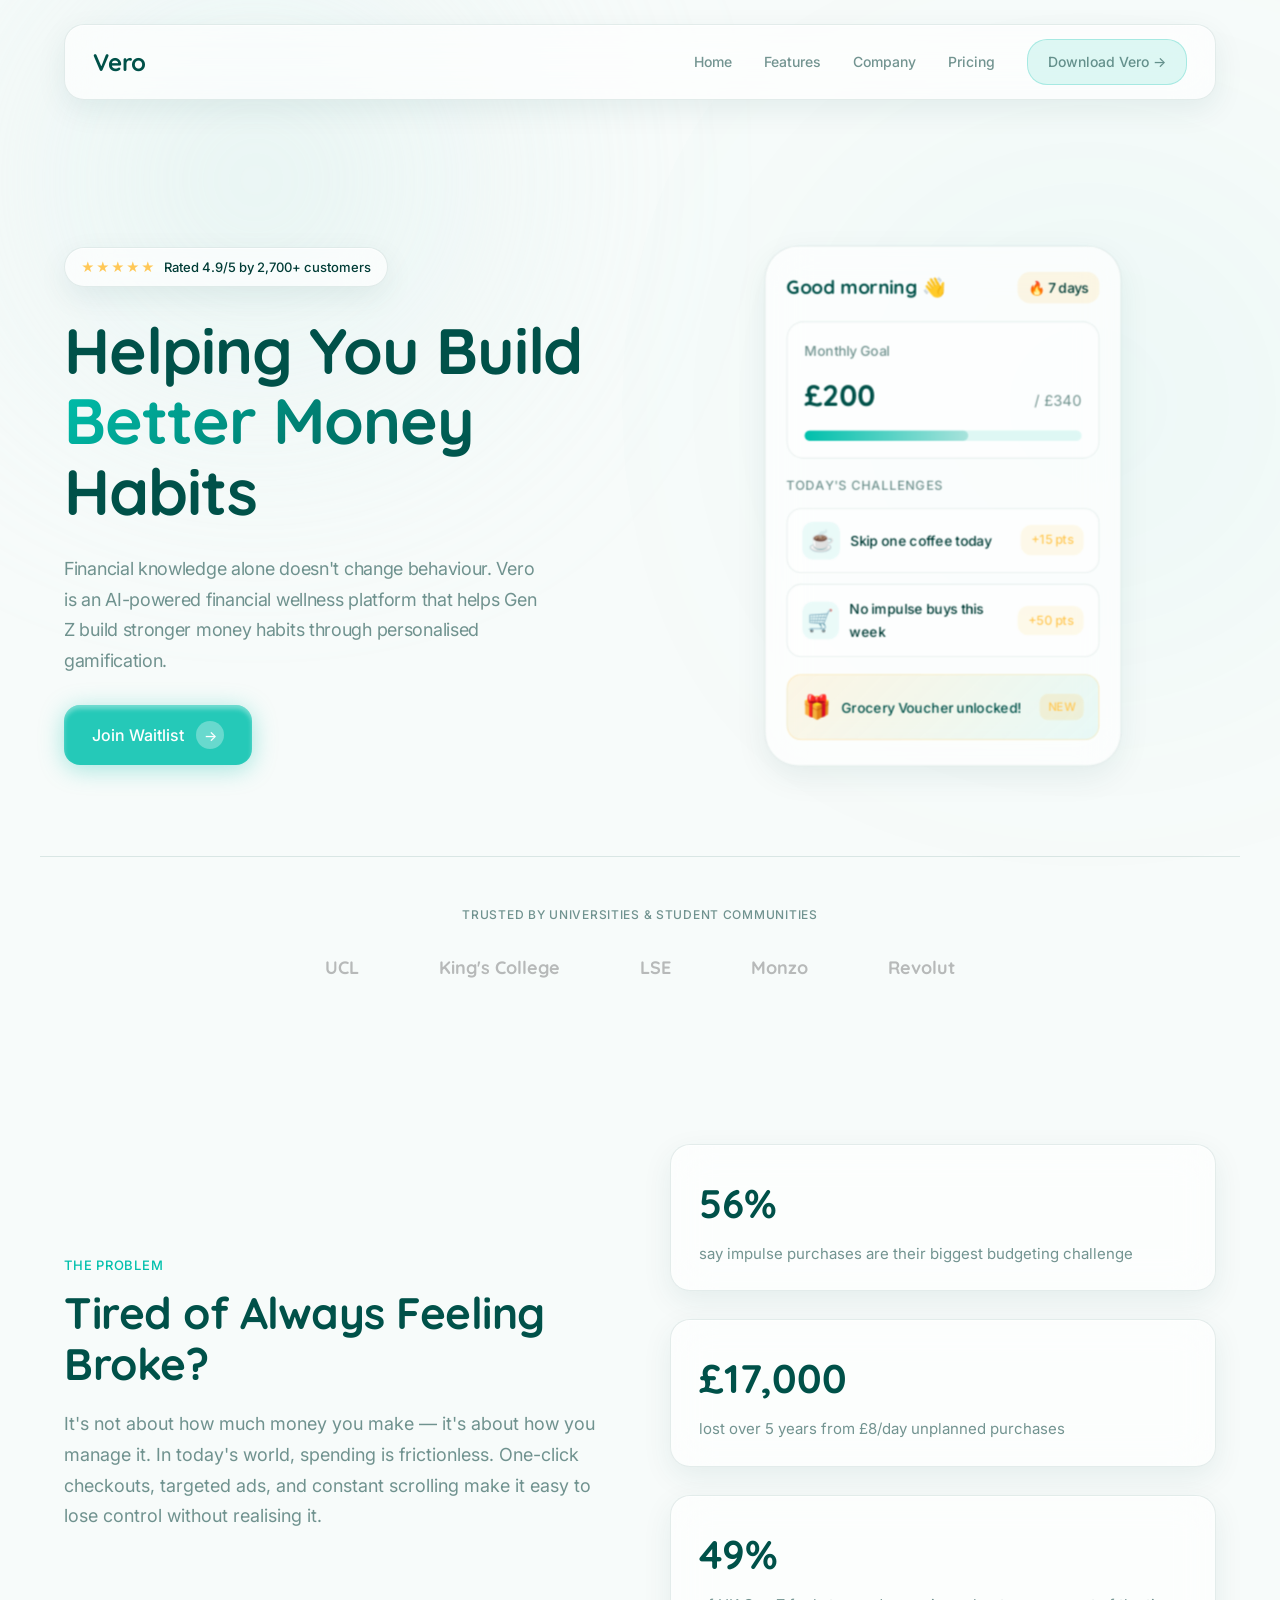
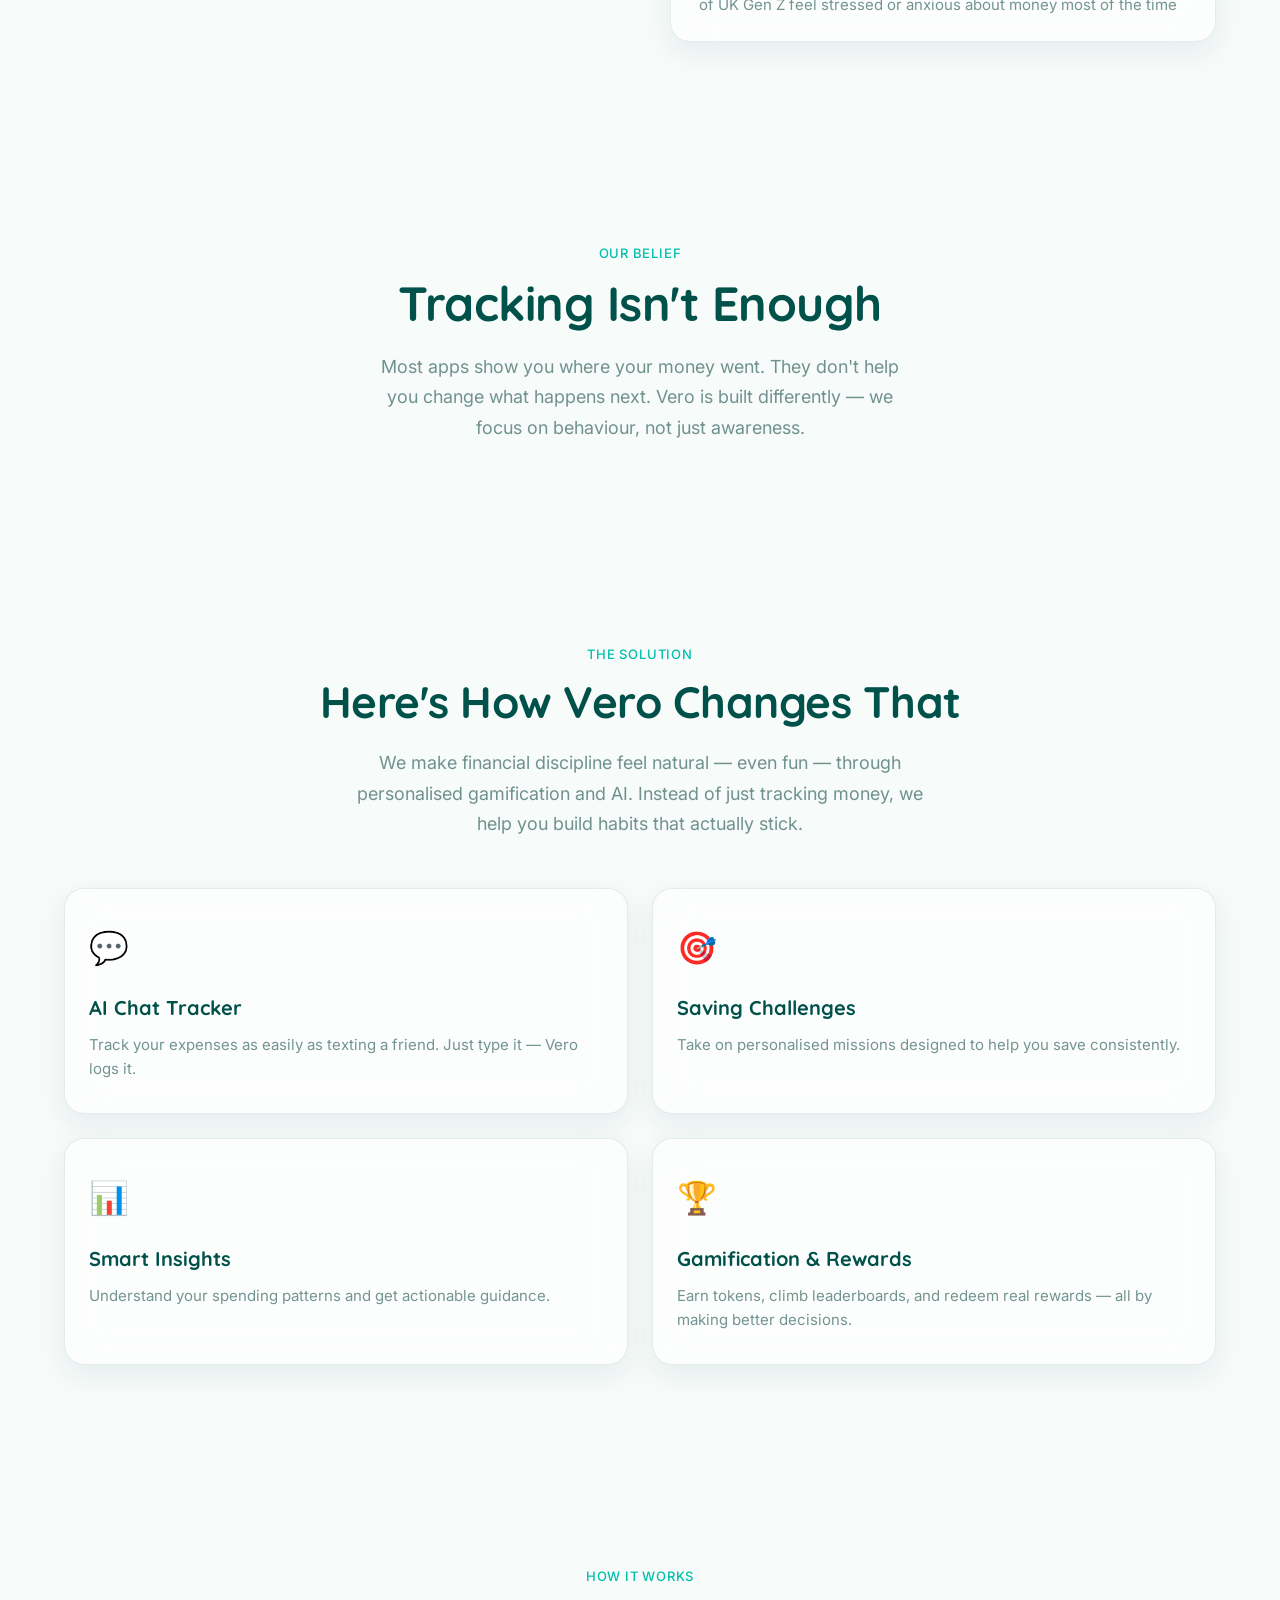
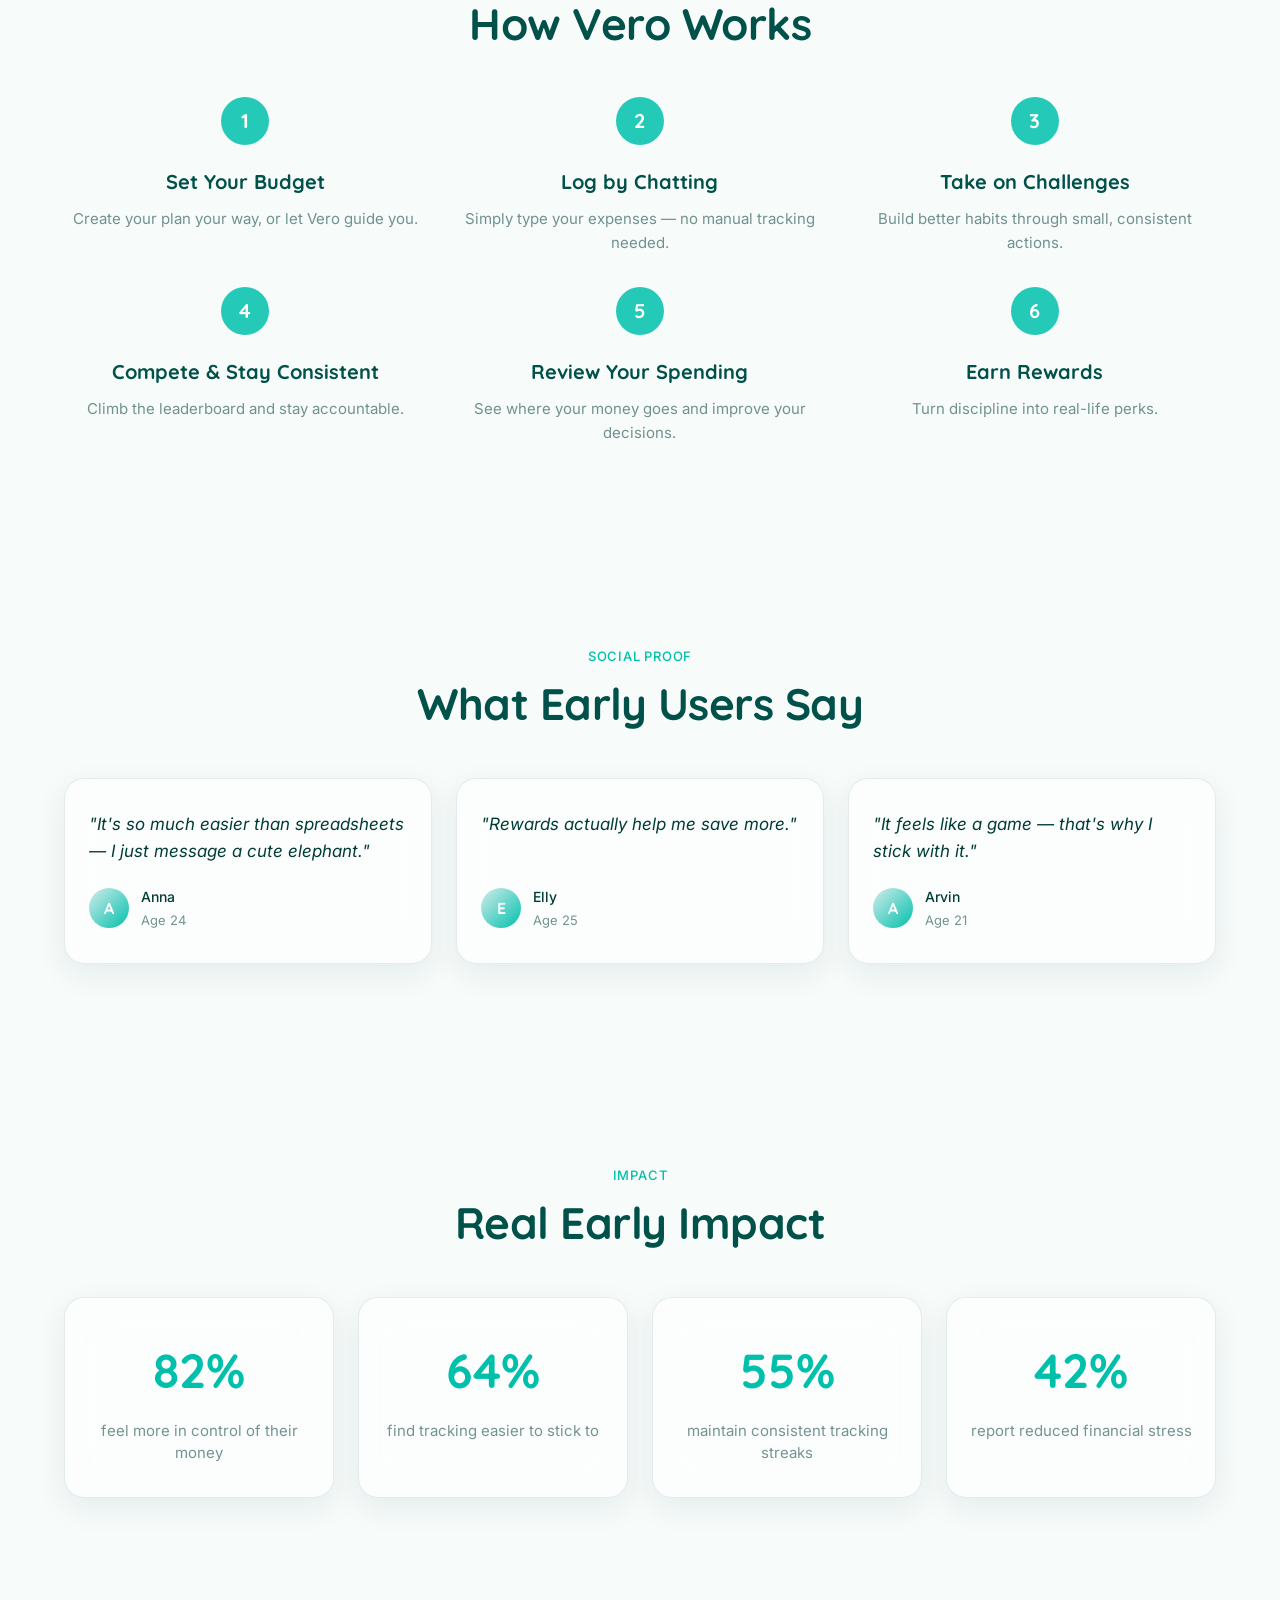
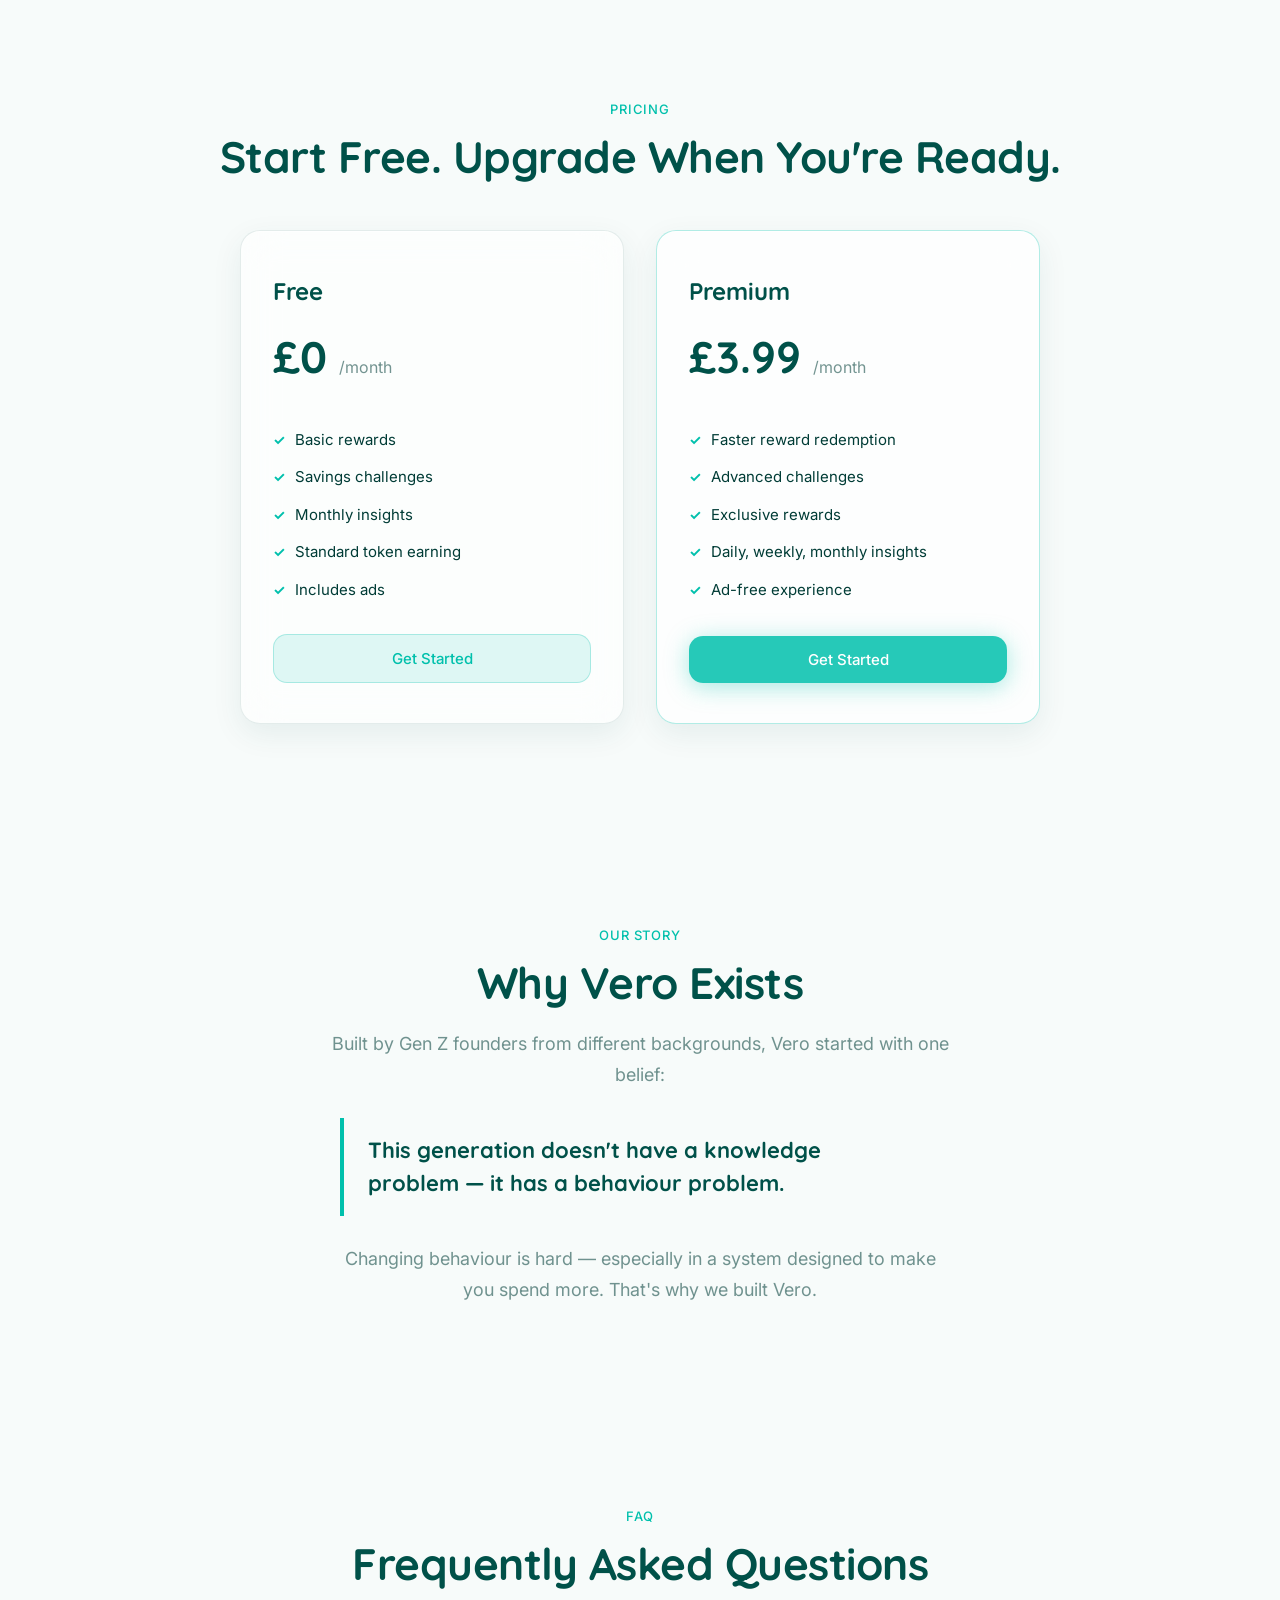
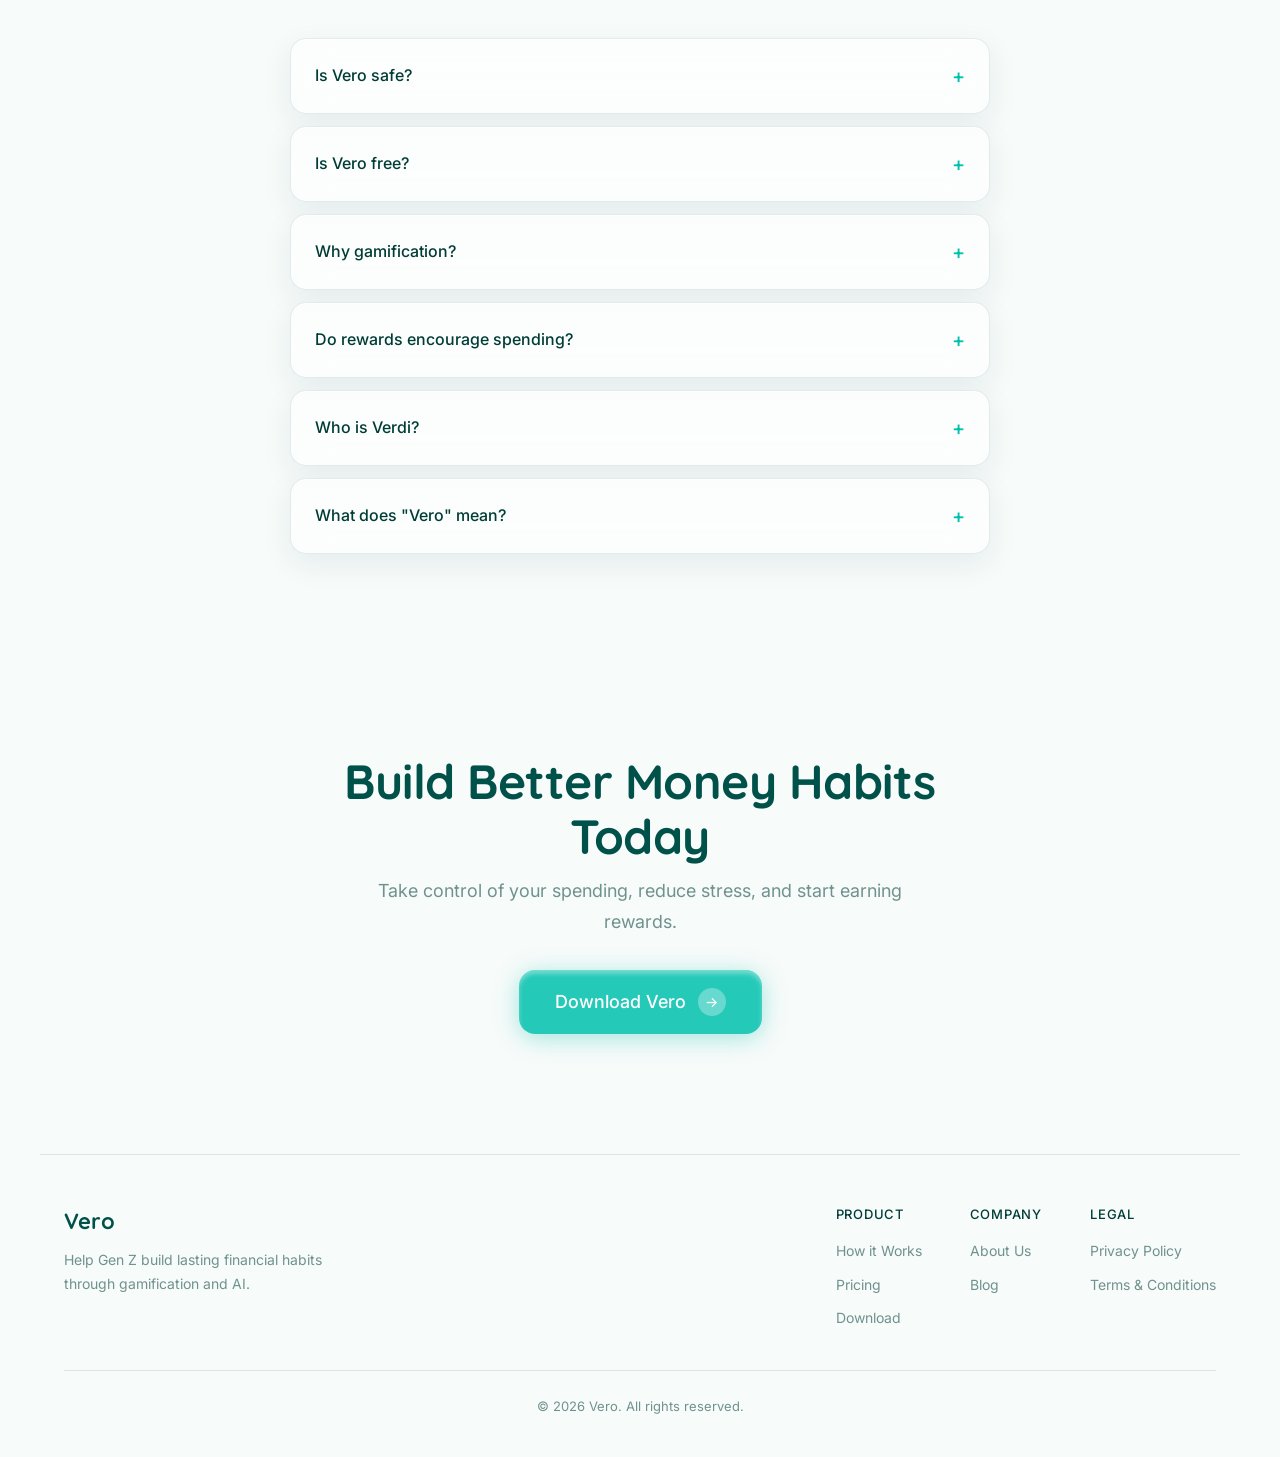
==== index.html @ 5255a99e "new content" ====
<!DOCTYPE html>
<html lang="en">
<head>
  <meta charset="UTF-8" />
  <meta name="viewport" content="width=device-width, initial-scale=1.0" />
  <meta name="google-site-verification" content="IzM_pd-8DogDYjW1q84qBj0t5TUV9Gc7Offsqe7nSxQ" />
  <title>Vero — Build Better Money Habits</title>
  <link rel="preconnect" href="https://fonts.googleapis.com" />
  <link rel="preconnect" href="https://fonts.gstatic.com" crossorigin />
  <link href="https://fonts.googleapis.com/css2?family=Quicksand:wght@700&family=Inter:wght@400;500&display=swap" rel="stylesheet" />
  <link rel="stylesheet" href="style.css" />
</head>
<body>
  <!-- Background Glow Layers -->
  <div class="bg-glow" aria-hidden="true"></div>

  <!-- Content Layer -->
  <div class="content-layer">

    <!-- ── Navbar ── -->
    <nav class="navbar">
      <div class="navbar-inner">
        <a href="#" class="navbar-logo">Vero</a>
        <ul class="navbar-links">
          <li><a href="#">Home</a></li>
          <li><a href="#">Features</a></li>
          <li><a href="#">Company</a></li>
          <li><a href="#">Pricing</a></li>
          <li class="nav-cta-li"><a href="#" class="nav-cta">Download Vero →</a></li>
        </ul>
        <button class="hamburger" aria-label="Menu">
          <span></span>
          <span></span>
          <span></span>
        </button>
      </div>
    </nav>

    <!-- ── Hero Section (Base.pdf) ── -->
    <section class="hero">

      <!-- Left Column — Content -->
      <div class="hero-content">

        <!-- Social Proof Badge -->
        <div class="social-proof-badge">
          <span class="stars">★★★★★</span>
          <span>Rated 4.9/5 by 2,700+ customers</span>
        </div>

        <!-- Hero Headline -->
        <h1 class="hero-headline">
          Helping You Build <span class="gradient-text">Better Money</span> Habits
        </h1>

        <!-- Subheadline -->
        <p class="hero-subheadline">
          Financial knowledge alone doesn't change behaviour. Vero is an AI-powered financial wellness platform that helps Gen Z build stronger money habits through personalised gamification.
        </p>

        <!-- Primary CTA Button -->
        <button class="hero-cta" type="button">
          Join Waitlist
          <span class="cta-arrow">→</span>
        </button>
      </div>

      <!-- Right Column — App Mockup -->
      <div class="hero-mockup">
        <div class="mockup-phone">

          <!-- App Header -->
          <div class="mockup-header">
            <span class="mockup-greeting">Good morning 👋</span>
            <span class="mockup-streak">🔥 7 days</span>
          </div>

          <!-- Savings Progress -->
          <div class="mockup-progress">
            <div class="progress-label">Monthly Goal</div>
            <div class="progress-amounts">
              <span class="progress-current">£200</span>
              <span class="progress-goal">/ £340</span>
            </div>
            <div class="progress-bar-bg">
              <div class="progress-bar-fill"></div>
            </div>
          </div>

          <!-- Challenges -->
          <div class="mockup-challenges">
            <span class="mockup-section-title">Today's Challenges</span>

            <div class="challenge-card">
              <div class="challenge-info">
                <span class="challenge-icon">☕</span>
                <span class="challenge-text">Skip one coffee today</span>
              </div>
              <span class="challenge-pts">+15 pts</span>
            </div>

            <div class="challenge-card">
              <div class="challenge-info">
                <span class="challenge-icon">🛒</span>
                <span class="challenge-text">No impulse buys this week</span>
              </div>
              <span class="challenge-pts">+50 pts</span>
            </div>
          </div>

          <!-- Reward Badge -->
          <div class="mockup-reward">
            <span class="reward-icon">🎁</span>
            <span class="reward-text">Grocery Voucher unlocked!</span>
            <span class="reward-tag">NEW</span>
          </div>

        </div>
      </div>
    </section>

    <!-- ── Trusted-By Logo Strip ── -->
    <section class="trusted-strip">
      <p class="trusted-label">Trusted by Universities &amp; Student Communities</p>
      <div class="trusted-logos">
        <span class="trusted-logo">UCL</span>
        <span class="trusted-logo">King's College</span>
        <span class="trusted-logo">LSE</span>
        <span class="trusted-logo">Monzo</span>
        <span class="trusted-logo">Revolut</span>
      </div>
    </section>

    <!-- ── Problem Section ── -->
    <section class="section">
      <div class="problem">
        <div class="problem-copy">
          <p class="section-label">The Problem</p>
          <h2 class="section-headline">Tired of Always Feeling Broke?</h2>
          <p class="section-body">
            It's not about how much money you make — it's about how you manage it.
            In today's world, spending is frictionless. One-click checkouts, targeted ads, and constant scrolling make it easy to lose control without realising it.
          </p>
        </div>
        <div class="problem-stats">
          <div class="stat-card">
            <div class="stat-number">56%</div>
            <div class="stat-label">say impulse purchases are their biggest budgeting challenge</div>
          </div>
          <div class="stat-card">
            <div class="stat-number">£17,000</div>
            <div class="stat-label">lost over 5 years from £8/day unplanned purchases</div>
          </div>
          <div class="stat-card">
            <div class="stat-number">49%</div>
            <div class="stat-label">of UK Gen Z feel stressed or anxious about money most of the time</div>
          </div>
        </div>
      </div>
    </section>

    <!-- ── Core Belief / Positioning Section ── -->
    <section class="section insight">
      <p class="section-label">Our Belief</p>
      <h2 class="section-headline">Tracking Isn't Enough</h2>
      <p class="section-body">
        Most apps show you where your money went. They don't help you change what happens next.
        Vero is built differently — we focus on behaviour, not just awareness.
      </p>
    </section>

    <!-- ── Solution / Value Prop Section ── -->
    <section class="section">
      <div class="solution-content">
        <p class="section-label">The Solution</p>
        <h2 class="section-headline">Here's How Vero Changes That</h2>
        <p class="section-body">
          We make financial discipline feel natural — even fun — through personalised gamification and AI.
          Instead of just tracking money, we help you build habits that actually stick.
        </p>
      </div>
      <div class="solution-cards">
        <div class="solution-card">
          <span class="solution-card-icon">💬</span>
          <h3 class="solution-card-title">AI Chat Tracker</h3>
          <p class="solution-card-text">Track your expenses as easily as texting a friend. Just type it — Vero logs it.</p>
        </div>
        <div class="solution-card">
          <span class="solution-card-icon">🎯</span>
          <h3 class="solution-card-title">Saving Challenges</h3>
          <p class="solution-card-text">Take on personalised missions designed to help you save consistently.</p>
        </div>
        <div class="solution-card">
          <span class="solution-card-icon">📊</span>
          <h3 class="solution-card-title">Smart Insights</h3>
          <p class="solution-card-text">Understand your spending patterns and get actionable guidance.</p>
        </div>
        <div class="solution-card">
          <span class="solution-card-icon">🏆</span>
          <h3 class="solution-card-title">Gamification &amp; Rewards</h3>
          <p class="solution-card-text">Earn tokens, climb leaderboards, and redeem real rewards — all by making better decisions.</p>
        </div>
      </div>
    </section>

    <!-- ── How It Works Section ── -->
    <section class="section">
      <div class="how-it-works-header">
        <p class="section-label">How It Works</p>
        <h2 class="section-headline">How Vero Works</h2>
      </div>
      <div class="steps">
        <div class="step">
          <div class="step-number">1</div>
          <h3 class="step-title">Set Your Budget</h3>
          <p class="step-text">Create your plan your way, or let Vero guide you.</p>
        </div>
        <div class="step">
          <div class="step-number">2</div>
          <h3 class="step-title">Log by Chatting</h3>
          <p class="step-text">Simply type your expenses — no manual tracking needed.</p>
        </div>
        <div class="step">
          <div class="step-number">3</div>
          <h3 class="step-title">Take on Challenges</h3>
          <p class="step-text">Build better habits through small, consistent actions.</p>
        </div>
        <div class="step">
          <div class="step-number">4</div>
          <h3 class="step-title">Compete &amp; Stay Consistent</h3>
          <p class="step-text">Climb the leaderboard and stay accountable.</p>
        </div>
        <div class="step">
          <div class="step-number">5</div>
          <h3 class="step-title">Review Your Spending</h3>
          <p class="step-text">See where your money goes and improve your decisions.</p>
        </div>
        <div class="step">
          <div class="step-number">6</div>
          <h3 class="step-title">Earn Rewards</h3>
          <p class="step-text">Turn discipline into real-life perks.</p>
        </div>
      </div>
    </section>

    <!-- ── Social Proof / Testimonials ── -->
    <section class="section">
      <div class="testimonials-header">
        <p class="section-label">Social Proof</p>
        <h2 class="section-headline">What Early Users Say</h2>
      </div>
      <div class="testimonial-grid">
        <div class="testimonial-card">
          <p class="testimonial-quote">"It's so much easier than spreadsheets — I just message a cute elephant."</p>
          <div class="testimonial-author">
            <div class="testimonial-avatar">A</div>
            <div>
              <div class="testimonial-name">Anna</div>
              <div class="testimonial-role">Age 24</div>
            </div>
          </div>
        </div>
        <div class="testimonial-card">
          <p class="testimonial-quote">"Rewards actually help me save more."</p>
          <div class="testimonial-author">
            <div class="testimonial-avatar">E</div>
            <div>
              <div class="testimonial-name">Elly</div>
              <div class="testimonial-role">Age 25</div>
            </div>
          </div>
        </div>
        <div class="testimonial-card">
          <p class="testimonial-quote">"It feels like a game — that's why I stick with it."</p>
          <div class="testimonial-author">
            <div class="testimonial-avatar">A</div>
            <div>
              <div class="testimonial-name">Arvin</div>
              <div class="testimonial-role">Age 21</div>
            </div>
          </div>
        </div>
      </div>
    </section>

    <!-- ── Impact Metrics ── -->
    <section class="section">
      <div class="impact-header">
        <p class="section-label">Impact</p>
        <h2 class="section-headline">Real Early Impact</h2>
      </div>
      <div class="impact-grid">
        <div class="impact-card">
          <div class="impact-number">82%</div>
          <div class="impact-label">feel more in control of their money</div>
        </div>
        <div class="impact-card">
          <div class="impact-number">64%</div>
          <div class="impact-label">find tracking easier to stick to</div>
        </div>
        <div class="impact-card">
          <div class="impact-number">55%</div>
          <div class="impact-label">maintain consistent tracking streaks</div>
        </div>
        <div class="impact-card">
          <div class="impact-number">42%</div>
          <div class="impact-label">report reduced financial stress</div>
        </div>
      </div>
    </section>

    <!-- ── Pricing Section ── -->
    <section class="section">
      <div class="pricing-header">
        <p class="section-label">Pricing</p>
        <h2 class="section-headline">Start Free. Upgrade When You're Ready.</h2>
      </div>
      <div class="pricing-grid">
        <div class="pricing-card">
          <h3 class="pricing-card-name">Free</h3>
          <div class="pricing-price">£0 <span>/month</span></div>
          <ul class="pricing-features">
            <li>Basic rewards</li>
            <li>Savings challenges</li>
            <li>Monthly insights</li>
            <li>Standard token earning</li>
            <li>Includes ads</li>
          </ul>
          <button class="pricing-cta" type="button">Get Started</button>
        </div>
        <div class="pricing-card featured">
          <h3 class="pricing-card-name">Premium</h3>
          <div class="pricing-price">£3.99 <span>/month</span></div>
          <ul class="pricing-features">
            <li>Faster reward redemption</li>
            <li>Advanced challenges</li>
            <li>Exclusive rewards</li>
            <li>Daily, weekly, monthly insights</li>
            <li>Ad-free experience</li>
          </ul>
          <button class="pricing-cta" type="button">Get Started</button>
        </div>
      </div>
    </section>

    <!-- ── Story / About Section ── -->
    <section class="section story">
      <p class="section-label">Our Story</p>
      <h2 class="section-headline">Why Vero Exists</h2>
      <p class="section-body">
        Built by Gen Z founders from different backgrounds, Vero started with one belief:
      </p>
      <blockquote class="story-blockquote">
        This generation doesn't have a knowledge problem — it has a behaviour problem.
      </blockquote>
      <p class="section-body">
        Changing behaviour is hard — especially in a system designed to make you spend more. That's why we built Vero.
      </p>
    </section>

    <!-- ── FAQ Section ── -->
    <section class="section">
      <div class="faq-header">
        <p class="section-label">FAQ</p>
        <h2 class="section-headline">Frequently Asked Questions</h2>
      </div>
      <div class="faq-list">
        <details class="faq-item">
          <summary>Is Vero safe?</summary>
          <p>Your data is private. We don't access your bank account.</p>
        </details>
        <details class="faq-item">
          <summary>Is Vero free?</summary>
          <p>Yes — with optional premium features for £3.99/month.</p>
        </details>
        <details class="faq-item">
          <summary>Why gamification?</summary>
          <p>Because behaviour change requires engagement, not just awareness.</p>
        </details>
        <details class="faq-item">
          <summary>Do rewards encourage spending?</summary>
          <p>No — they reward control, not consumption.</p>
        </details>
        <details class="faq-item">
          <summary>Who is Verdi?</summary>
          <p>Your in-app companion — designed to guide and motivate you.</p>
        </details>
        <details class="faq-item">
          <summary>What does "Vero" mean?</summary>
          <p>"True" — representing honest, sustainable financial habits.</p>
        </details>
      </div>
    </section>

    <!-- ── Final CTA Section ── -->
    <section class="section final-cta">
      <h2 class="section-headline">Build Better Money Habits Today</h2>
      <p class="section-body">
        Take control of your spending, reduce stress, and start earning rewards.
      </p>
      <button class="final-cta-btn" type="button">
        Download Vero
        <span class="cta-arrow">→</span>
      </button>
    </section>

    <!-- ── Footer ── -->
    <footer class="site-footer">
      <div class="footer-inner">
        <div class="footer-brand">
          <a href="#" class="footer-logo">Vero</a>
          <p class="footer-tagline">Help Gen Z build lasting financial habits through gamification and AI.</p>
        </div>
        <div class="footer-links">
          <div class="footer-column">
            <span class="footer-column-title">Product</span>
            <a href="#">How it Works</a>
            <a href="#">Pricing</a>
            <a href="#">Download</a>
          </div>
          <div class="footer-column">
            <span class="footer-column-title">Company</span>
            <a href="#">About Us</a>
            <a href="#">Blog</a>
          </div>
          <div class="footer-column">
            <span class="footer-column-title">Legal</span>
            <a href="#">Privacy Policy</a>
            <a href="#">Terms &amp; Conditions</a>
          </div>
        </div>
      </div>
      <div class="footer-bottom">
        © 2026 Vero. All rights reserved.
      </div>
    </footer>

  </div>
</body>
</html>
---- style.css ----
:root {
  --color-primary: rgba(0, 192, 172, 0.85);
  --color-primary-solid: #00C0AC;
  --color-secondary: #005149;
  --color-accent: #FFC857;
  --color-bg: #F7FBFA;
  --color-surface: rgba(255, 255, 255, 0.6);
  --color-border: rgba(0, 81, 73, 0.12);
  --color-glow-1: #D4EDEB;
  --color-glow-2: #A8E3DC;
  --color-text: #003C36;
  --color-text-muted: rgba(0, 60, 54, 0.55);
  --color-success: #22C55E;
  --color-warning: #F59E0B;
  --color-error: #EF4444;

  /* Glassmorphism tokens */
  --glass-bg: rgba(255, 255, 255, 0.65);
  --glass-border: 1px solid rgba(0, 81, 73, 0.10);
  --glass-shadow: inset 0px 1px 0px rgba(255, 255, 255, 0.6), 0px 10px 30px rgba(0, 81, 73, 0.08);
  --glass-blur: blur(20px);
  --glass-radius: 20px;
}

*, *::before, *::after {
  box-sizing: border-box;
  margin: 0;
  padding: 0;
}

body {
  font-family: 'Inter', sans-serif;
  background: var(--color-bg);
  color: var(--color-text);
  -webkit-font-smoothing: antialiased;
  -moz-osx-font-smoothing: grayscale;
  overflow-x: hidden;
  line-height: 1.7;
  font-size: 16px;
  position: relative;
  min-height: 100vh;
}

/* ── Background Glow Layers ── */
.bg-glow {
  position: fixed;
  top: 0;
  left: 0;
  width: 100%;
  height: 100%;
  z-index: 0;
  pointer-events: none;
  overflow: hidden;
}

.bg-glow::before {
  content: '';
  position: absolute;
  top: -10%;
  left: -10%;
  width: 60%;
  height: 60%;
  background: radial-gradient(circle, var(--color-glow-1) 0%, transparent 70%);
  opacity: 0.6;
  filter: blur(120px);
}

.bg-glow::after {
  content: '';
  position: absolute;
  top: 20%;
  right: -10%;
  width: 50%;
  height: 50%;
  background: radial-gradient(circle, var(--color-primary-solid) 0%, transparent 70%);
  opacity: 0.15;
  filter: blur(160px);
}

/* ── Content Layer ── */
.content-layer {
  position: relative;
  z-index: 10;
}

/* ── Navbar ── */
.navbar {
  position: sticky;
  top: 24px;
  z-index: 100;
  max-width: 1200px;
  margin: 0 auto;
  padding: 0 24px;
}

.navbar-inner {
  display: flex;
  align-items: center;
  justify-content: space-between;
  padding: 14px 28px;
  backdrop-filter: var(--glass-blur);
  -webkit-backdrop-filter: var(--glass-blur);
  background: var(--glass-bg);
  border: var(--glass-border);
  box-shadow: var(--glass-shadow);
  border-radius: var(--glass-radius);
}

.navbar-logo {
  font-family: 'Quicksand', sans-serif;
  font-weight: 700;
  font-size: 24px;
  color: var(--color-secondary);
  text-decoration: none;
}

.navbar-links {
  display: flex;
  align-items: center;
  gap: 32px;
  list-style: none;
}

.navbar-links a {
  font-family: 'Inter', sans-serif;
  font-weight: 500;
  font-size: 14px;
  color: var(--color-text-muted);
  text-decoration: none;
  transition: color 0.2s ease;
}

.navbar-links a:hover {
  color: var(--color-text);
}

.nav-cta {
  display: inline-flex;
  align-items: center;
  gap: 6px;
  padding: 10px 20px;
  background: rgba(0, 192, 172, 0.12);
  border: 1px solid rgba(0, 192, 172, 0.25);
  color: #00C0AC;
  font-family: 'Inter', sans-serif;
  font-weight: 500;
  font-size: 14px;
  border-radius: var(--glass-radius);
  cursor: pointer;
  transition: all 0.2s ease;
  text-decoration: none;
}

.nav-cta:hover {
  background: rgba(0, 192, 172, 0.2);
  color: #00C0AC;
}

/* ── Hero Section ── */
.hero {
  max-width: 1200px;
  margin: 0 auto;
  padding: 80px 24px 0;
  display: grid;
  grid-template-columns: 1fr 1fr;
  gap: 60px;
  align-items: center;
  min-height: calc(100vh - 120px);
}

.hero-content {
  display: flex;
  flex-direction: column;
  gap: 28px;
}

/* Social Proof Badge */
.social-proof-badge {
  display: inline-flex;
  align-items: center;
  gap: 8px;
  width: fit-content;
  padding: 8px 16px;
  backdrop-filter: var(--glass-blur);
  -webkit-backdrop-filter: var(--glass-blur);
  background: var(--glass-bg);
  border: var(--glass-border);
  box-shadow: var(--glass-shadow);
  border-radius: var(--glass-radius);
  font-family: 'Inter', sans-serif;
  font-size: 13px;
  font-weight: 500;
  color: var(--color-text);
}

.social-proof-badge .stars {
  color: var(--color-accent);
  letter-spacing: 1px;
}

/* Hero Headline */
.hero-headline {
  font-family: 'Quicksand', sans-serif;
  font-weight: 700;
  font-size: 64px;
  line-height: 1.1;
  letter-spacing: -1px;
  color: var(--color-secondary);
}

.hero-headline .gradient-text {
  background: linear-gradient(135deg, var(--color-primary-solid), var(--color-secondary));
  -webkit-background-clip: text;
  -webkit-text-fill-color: transparent;
  background-clip: text;
}

/* Subheadline */
.hero-subheadline {
  font-family: 'Inter', sans-serif;
  font-weight: 400;
  font-size: 18px;
  letter-spacing: -0.3px;
  color: var(--color-text-muted);
  max-width: 480px;
  line-height: 1.7;
}

/* Primary CTA */
.hero-cta {
  display: inline-flex;
  align-items: center;
  gap: 12px;
  width: fit-content;
  padding: 16px 28px;
  background: var(--color-primary);
  color: #fff;
  font-family: 'Inter', sans-serif;
  font-weight: 500;
  font-size: 16px;
  border: none;
  border-radius: 16px;
  cursor: pointer;
  backdrop-filter: blur(2px);
  -webkit-backdrop-filter: blur(2px);
  box-shadow: inset 0px 4px 4px 0px rgba(255, 255, 255, 0.35), 0 4px 24px rgba(0, 192, 172, 0.35);
  transition: all 0.2s ease;
  text-decoration: none;
}

.hero-cta:hover {
  background: var(--color-primary-solid);
  transform: scale(1.02);
}

.hero-cta .cta-arrow {
  display: inline-flex;
  align-items: center;
  justify-content: center;
  width: 28px;
  height: 28px;
  background: rgba(255, 255, 255, 0.3);
  border-radius: 50%;
  font-size: 14px;
}

/* ── Hero Right — App Mockup ── */
.hero-mockup {
  display: flex;
  justify-content: center;
  align-items: center;
}

.mockup-phone {
  width: 340px;
  background: var(--glass-bg);
  backdrop-filter: var(--glass-blur);
  -webkit-backdrop-filter: var(--glass-blur);
  border: var(--glass-border);
  box-shadow: var(--glass-shadow);
  border-radius: 32px;
  padding: 24px 20px;
  display: flex;
  flex-direction: column;
  gap: 16px;
  transform: scale(1.05);
  mix-blend-mode: normal;
}

.mockup-header {
  display: flex;
  justify-content: space-between;
  align-items: center;
}

.mockup-greeting {
  font-family: 'Quicksand', sans-serif;
  font-weight: 700;
  font-size: 18px;
  color: var(--color-secondary);
}

.mockup-streak {
  display: inline-flex;
  align-items: center;
  gap: 4px;
  font-family: 'Inter', sans-serif;
  font-weight: 500;
  font-size: 13px;
  color: var(--color-text);
  background: rgba(255, 200, 87, 0.15);
  padding: 4px 10px;
  border-radius: 12px;
}

/* Progress Section */
.mockup-progress {
  background: rgba(255, 255, 255, 0.5);
  border: 1px solid rgba(0, 81, 73, 0.08);
  border-radius: 16px;
  padding: 16px;
}

.progress-label {
  font-family: 'Inter', sans-serif;
  font-weight: 500;
  font-size: 13px;
  color: var(--color-text-muted);
  margin-bottom: 8px;
}

.progress-amounts {
  display: flex;
  justify-content: space-between;
  align-items: baseline;
  margin-bottom: 10px;
}

.progress-current {
  font-family: 'Quicksand', sans-serif;
  font-weight: 700;
  font-size: 28px;
  color: var(--color-secondary);
}

.progress-goal {
  font-family: 'Inter', sans-serif;
  font-weight: 400;
  font-size: 14px;
  color: var(--color-text-muted);
}

.progress-bar-bg {
  width: 100%;
  height: 10px;
  background: rgba(0, 192, 172, 0.12);
  border-radius: 8px;
  overflow: hidden;
}

.progress-bar-fill {
  width: 59%;
  height: 100%;
  background: linear-gradient(90deg, var(--color-primary-solid), var(--color-glow-2));
  border-radius: 8px;
}

/* Challenge Cards */
.mockup-challenges {
  display: flex;
  flex-direction: column;
  gap: 10px;
}

.mockup-section-title {
  font-family: 'Inter', sans-serif;
  font-weight: 500;
  font-size: 12px;
  color: var(--color-text-muted);
  text-transform: uppercase;
  letter-spacing: 0.05em;
}

.challenge-card {
  display: flex;
  align-items: center;
  justify-content: space-between;
  background: rgba(255, 255, 255, 0.5);
  border: 1px solid rgba(0, 81, 73, 0.08);
  border-radius: 14px;
  padding: 12px 14px;
}

.challenge-info {
  display: flex;
  align-items: center;
  gap: 10px;
}

.challenge-icon {
  font-size: 20px;
  width: 36px;
  height: 36px;
  display: flex;
  align-items: center;
  justify-content: center;
  background: rgba(0, 192, 172, 0.08);
  border-radius: 10px;
}

.challenge-text {
  font-family: 'Inter', sans-serif;
  font-size: 13px;
  font-weight: 500;
  color: var(--color-text);
}

.challenge-pts {
  font-family: 'Inter', sans-serif;
  font-size: 12px;
  font-weight: 500;
  color: var(--color-accent);
  background: rgba(255, 200, 87, 0.12);
  padding: 4px 10px;
  border-radius: 10px;
  white-space: nowrap;
}

/* Reward Badge */
.mockup-reward {
  display: flex;
  align-items: center;
  gap: 10px;
  background: linear-gradient(135deg, rgba(255, 200, 87, 0.15), rgba(0, 192, 172, 0.08));
  border: 1px solid rgba(255, 200, 87, 0.25);
  border-radius: 14px;
  padding: 12px 14px;
}

.reward-icon {
  font-size: 22px;
}

.reward-text {
  font-family: 'Inter', sans-serif;
  font-size: 13px;
  font-weight: 500;
  color: var(--color-secondary);
}

.reward-tag {
  font-family: 'Inter', sans-serif;
  font-size: 11px;
  font-weight: 500;
  color: var(--color-accent);
  margin-left: auto;
  background: rgba(255, 200, 87, 0.18);
  padding: 3px 8px;
  border-radius: 8px;
}

/* ── Trusted-By Logo Strip ── */
.trusted-strip {
  max-width: 1200px;
  margin: 0 auto;
  padding: 48px 24px 60px;
  border-top: 1px solid var(--color-border);
}

.trusted-label {
  font-family: 'Inter', sans-serif;
  font-size: 12px;
  font-weight: 500;
  text-transform: uppercase;
  letter-spacing: 0.06em;
  color: var(--color-text-muted);
  text-align: center;
  margin-bottom: 28px;
}

.trusted-logos {
  display: flex;
  align-items: center;
  justify-content: center;
  gap: 80px;
  flex-wrap: wrap;
}

.trusted-logo {
  font-family: 'Quicksand', sans-serif;
  font-weight: 700;
  font-size: 18px;
  color: var(--color-secondary);
  filter: grayscale(100%) opacity(0.35);
  transition: filter 0.2s ease;
  user-select: none;
}

.trusted-logo:hover {
  filter: grayscale(100%) opacity(0.55);
}

/* ── Section Shared Styles ── */
.section {
  max-width: 1200px;
  margin: 0 auto;
  padding: 100px 24px;
}

.section-label {
  font-family: 'Inter', sans-serif;
  font-size: 13px;
  font-weight: 500;
  text-transform: uppercase;
  letter-spacing: 0.06em;
  color: var(--color-primary-solid);
  margin-bottom: 12px;
}

.section-headline {
  font-family: 'Quicksand', sans-serif;
  font-weight: 700;
  font-size: 44px;
  line-height: 1.15;
  letter-spacing: -0.5px;
  color: var(--color-secondary);
  margin-bottom: 20px;
}

.section-body {
  font-family: 'Inter', sans-serif;
  font-weight: 400;
  font-size: 18px;
  line-height: 1.7;
  color: var(--color-text-muted);
  max-width: 560px;
}

/* ── Problem Section ── */
.problem {
  display: grid;
  grid-template-columns: 1fr 1fr;
  gap: 60px;
  align-items: center;
}

.problem-stats {
  display: flex;
  flex-direction: column;
  gap: 28px;
}

.stat-card {
  backdrop-filter: var(--glass-blur);
  -webkit-backdrop-filter: var(--glass-blur);
  background: var(--glass-bg);
  border: var(--glass-border);
  box-shadow: var(--glass-shadow);
  border-radius: var(--glass-radius);
  padding: 24px 28px;
  transition: transform 0.2s ease;
}

.stat-card:hover {
  transform: translateY(-2px);
}

.stat-number {
  font-family: 'Quicksand', sans-serif;
  font-weight: 700;
  font-size: 40px;
  color: var(--color-secondary);
  margin-bottom: 4px;
}

.stat-label {
  font-family: 'Inter', sans-serif;
  font-size: 15px;
  color: var(--color-text-muted);
}

/* ── Insight / Core Belief Section ── */
.insight {
  text-align: center;
  display: flex;
  flex-direction: column;
  align-items: center;
}

.insight .section-body {
  max-width: 520px;
}

.insight .section-headline {
  font-size: 48px;
}

/* ── Solution Section ── */
.solution-content {
  text-align: center;
  margin-bottom: 48px;
}

.solution-content .section-body {
  max-width: 600px;
  margin: 0 auto;
}

.solution-cards {
  display: grid;
  grid-template-columns: repeat(2, 1fr);
  gap: 24px;
}

.solution-card {
  backdrop-filter: var(--glass-blur);
  -webkit-backdrop-filter: var(--glass-blur);
  background: var(--glass-bg);
  border: var(--glass-border);
  box-shadow: var(--glass-shadow);
  border-radius: var(--glass-radius);
  padding: 32px 24px;
  transition: transform 0.2s ease;
}

.solution-card:hover {
  transform: translateY(-4px);
}

.solution-card-icon {
  font-size: 32px;
  margin-bottom: 16px;
  display: block;
}

.solution-card-title {
  font-family: 'Quicksand', sans-serif;
  font-weight: 700;
  font-size: 20px;
  color: var(--color-secondary);
  margin-bottom: 8px;
}

.solution-card-text {
  font-family: 'Inter', sans-serif;
  font-size: 15px;
  color: var(--color-text-muted);
  line-height: 1.6;
}

/* ── How It Works Section ── */
.how-it-works-header {
  text-align: center;
  margin-bottom: 48px;
}

.steps {
  display: grid;
  grid-template-columns: repeat(3, 1fr);
  gap: 32px;
  position: relative;
}

.step {
  text-align: center;
  position: relative;
}

.step-number {
  display: inline-flex;
  align-items: center;
  justify-content: center;
  width: 48px;
  height: 48px;
  border-radius: 50%;
  background: var(--color-primary);
  color: #fff;
  font-family: 'Quicksand', sans-serif;
  font-weight: 700;
  font-size: 20px;
  margin-bottom: 20px;
}

.step-title {
  font-family: 'Quicksand', sans-serif;
  font-weight: 700;
  font-size: 20px;
  color: var(--color-secondary);
  margin-bottom: 8px;
}

.step-text {
  font-family: 'Inter', sans-serif;
  font-size: 15px;
  color: var(--color-text-muted);
  line-height: 1.6;
}

.step-connector {
  display: none;
}

/* ── Social Proof / Testimonials ── */
.testimonials-header {
  text-align: center;
  margin-bottom: 48px;
}

.testimonial-grid {
  display: grid;
  grid-template-columns: repeat(3, 1fr);
  gap: 24px;
}

.testimonial-card {
  backdrop-filter: var(--glass-blur);
  -webkit-backdrop-filter: var(--glass-blur);
  background: var(--glass-bg);
  border: var(--glass-border);
  box-shadow: var(--glass-shadow);
  border-radius: var(--glass-radius);
  padding: 32px 24px;
  display: flex;
  flex-direction: column;
  gap: 20px;
  transition: transform 0.2s ease;
}

.testimonial-card:hover {
  transform: translateY(-4px);
}

.testimonial-quote {
  font-family: 'Inter', sans-serif;
  font-size: 17px;
  font-weight: 400;
  color: var(--color-text);
  line-height: 1.6;
  font-style: italic;
}

.testimonial-author {
  display: flex;
  align-items: center;
  gap: 12px;
  margin-top: auto;
}

.testimonial-avatar {
  width: 40px;
  height: 40px;
  border-radius: 50%;
  background: linear-gradient(135deg, var(--color-glow-1), var(--color-primary-solid));
  display: flex;
  align-items: center;
  justify-content: center;
  color: #fff;
  font-family: 'Quicksand', sans-serif;
  font-weight: 700;
  font-size: 16px;
}

.testimonial-name {
  font-family: 'Inter', sans-serif;
  font-weight: 500;
  font-size: 14px;
  color: var(--color-text);
}

.testimonial-role {
  font-family: 'Inter', sans-serif;
  font-size: 13px;
  color: var(--color-text-muted);
}

/* ── Impact Metrics ── */
.impact-header {
  text-align: center;
  margin-bottom: 48px;
}

.impact-grid {
  display: grid;
  grid-template-columns: repeat(4, 1fr);
  gap: 24px;
}

.impact-card {
  backdrop-filter: var(--glass-blur);
  -webkit-backdrop-filter: var(--glass-blur);
  background: var(--glass-bg);
  border: var(--glass-border);
  box-shadow: var(--glass-shadow);
  border-radius: var(--glass-radius);
  padding: 32px 20px;
  text-align: center;
  transition: transform 0.2s ease;
}

.impact-card:hover {
  transform: translateY(-4px);
}

.impact-number {
  font-family: 'Quicksand', sans-serif;
  font-weight: 700;
  font-size: 48px;
  color: var(--color-primary-solid);
  margin-bottom: 8px;
}

.impact-label {
  font-family: 'Inter', sans-serif;
  font-size: 15px;
  color: var(--color-text-muted);
  line-height: 1.5;
}

/* ── Pricing Section ── */
.pricing-header {
  text-align: center;
  margin-bottom: 48px;
}

.pricing-grid {
  display: grid;
  grid-template-columns: repeat(2, 1fr);
  gap: 32px;
  max-width: 800px;
  margin: 0 auto;
}

.pricing-card {
  backdrop-filter: var(--glass-blur);
  -webkit-backdrop-filter: var(--glass-blur);
  background: var(--glass-bg);
  border: var(--glass-border);
  box-shadow: var(--glass-shadow);
  border-radius: var(--glass-radius);
  padding: 40px 32px;
  display: flex;
  flex-direction: column;
  transition: transform 0.2s ease;
}

.pricing-card:hover {
  transform: translateY(-4px);
}

.pricing-card.featured {
  border: 1px solid rgba(0, 192, 172, 0.3);
  background: rgba(255, 255, 255, 0.75);
}

.pricing-card-name {
  font-family: 'Quicksand', sans-serif;
  font-weight: 700;
  font-size: 24px;
  color: var(--color-secondary);
  margin-bottom: 8px;
}

.pricing-price {
  font-family: 'Quicksand', sans-serif;
  font-weight: 700;
  font-size: 44px;
  color: var(--color-secondary);
  margin-bottom: 4px;
}

.pricing-price span {
  font-family: 'Inter', sans-serif;
  font-size: 16px;
  font-weight: 400;
  color: var(--color-text-muted);
}

.pricing-features {
  list-style: none;
  display: flex;
  flex-direction: column;
  gap: 12px;
  margin: 28px 0 32px;
  flex-grow: 1;
}

.pricing-features li {
  font-family: 'Inter', sans-serif;
  font-size: 15px;
  color: var(--color-text);
  display: flex;
  align-items: center;
  gap: 10px;
}

.pricing-features li::before {
  content: '✓';
  color: var(--color-primary-solid);
  font-weight: 700;
  font-size: 14px;
  flex-shrink: 0;
}

.pricing-cta {
  display: inline-flex;
  align-items: center;
  justify-content: center;
  padding: 14px 24px;
  background: rgba(0, 192, 172, 0.12);
  border: 1px solid rgba(0, 192, 172, 0.25);
  color: var(--color-primary-solid);
  font-family: 'Inter', sans-serif;
  font-weight: 500;
  font-size: 15px;
  border-radius: 14px;
  cursor: pointer;
  transition: all 0.2s ease;
  text-decoration: none;
}

.pricing-cta:hover {
  background: rgba(0, 192, 172, 0.2);
}

.pricing-card.featured .pricing-cta {
  background: var(--color-primary);
  border: none;
  color: #fff;
  box-shadow: 0 4px 24px rgba(0, 192, 172, 0.35);
}

.pricing-card.featured .pricing-cta:hover {
  background: var(--color-primary-solid);
  transform: scale(1.02);
}

/* ── Story / About Section ── */
.story {
  text-align: center;
  display: flex;
  flex-direction: column;
  align-items: center;
}

.story .section-body {
  max-width: 620px;
}

.story-blockquote {
  font-family: 'Quicksand', sans-serif;
  font-weight: 700;
  font-size: 22px;
  color: var(--color-secondary);
  border-left: 4px solid var(--color-primary-solid);
  padding: 16px 24px;
  margin: 28px 0;
  text-align: left;
  max-width: 600px;
  line-height: 1.5;
}

/* ── FAQ Section ── */
.faq-header {
  text-align: center;
  margin-bottom: 48px;
}

.faq-list {
  max-width: 700px;
  margin: 0 auto;
  display: flex;
  flex-direction: column;
  gap: 12px;
}

.faq-item {
  backdrop-filter: var(--glass-blur);
  -webkit-backdrop-filter: var(--glass-blur);
  background: var(--glass-bg);
  border: var(--glass-border);
  box-shadow: var(--glass-shadow);
  border-radius: 16px;
  overflow: hidden;
}

.faq-item summary {
  font-family: 'Inter', sans-serif;
  font-weight: 500;
  font-size: 16px;
  color: var(--color-text);
  padding: 20px 24px;
  cursor: pointer;
  list-style: none;
  display: flex;
  align-items: center;
  justify-content: space-between;
  transition: color 0.2s ease;
}

.faq-item summary::-webkit-details-marker {
  display: none;
}

.faq-item summary::after {
  content: '+';
  font-size: 20px;
  font-weight: 500;
  color: var(--color-primary-solid);
  transition: transform 0.2s ease;
  flex-shrink: 0;
  margin-left: 16px;
}

.faq-item[open] summary::after {
  content: '−';
}

.faq-item p {
  font-family: 'Inter', sans-serif;
  font-size: 15px;
  color: var(--color-text-muted);
  line-height: 1.7;
  padding: 0 24px 20px;
}

/* ── Final CTA Section ── */
.final-cta {
  text-align: center;
  display: flex;
  flex-direction: column;
  align-items: center;
  padding: 100px 24px 120px;
}

.final-cta .section-headline {
  font-size: 48px;
  max-width: 600px;
  margin-bottom: 12px;
}

.final-cta .section-body {
  text-align: center;
  margin-bottom: 32px;
}

.final-cta-btn {
  display: inline-flex;
  align-items: center;
  gap: 12px;
  padding: 18px 36px;
  background: var(--color-primary);
  color: #fff;
  font-family: 'Inter', sans-serif;
  font-weight: 500;
  font-size: 18px;
  border: none;
  border-radius: 16px;
  cursor: pointer;
  backdrop-filter: blur(2px);
  -webkit-backdrop-filter: blur(2px);
  box-shadow: inset 0px 4px 4px 0px rgba(255, 255, 255, 0.35), 0 4px 24px rgba(0, 192, 172, 0.35);
  transition: all 0.2s ease;
  text-decoration: none;
}

.final-cta-btn:hover {
  background: var(--color-primary-solid);
  transform: scale(1.02);
}

.final-cta-btn .cta-arrow {
  display: inline-flex;
  align-items: center;
  justify-content: center;
  width: 28px;
  height: 28px;
  background: rgba(255, 255, 255, 0.3);
  border-radius: 50%;
  font-size: 14px;
}

/* ── Footer ── */
.site-footer {
  max-width: 1200px;
  margin: 0 auto;
  padding: 48px 24px 40px;
  border-top: 1px solid var(--color-border);
}

.footer-inner {
  display: flex;
  justify-content: space-between;
  align-items: start;
  flex-wrap: wrap;
  gap: 40px;
}

.footer-brand {
  display: flex;
  flex-direction: column;
  gap: 8px;
}

.footer-logo {
  font-family: 'Quicksand', sans-serif;
  font-weight: 700;
  font-size: 22px;
  color: var(--color-secondary);
  text-decoration: none;
}

.footer-tagline {
  font-family: 'Inter', sans-serif;
  font-size: 14px;
  color: var(--color-text-muted);
  max-width: 260px;
}

.footer-links {
  display: flex;
  gap: 48px;
}

.footer-column {
  display: flex;
  flex-direction: column;
  gap: 10px;
}

.footer-column-title {
  font-family: 'Inter', sans-serif;
  font-weight: 500;
  font-size: 13px;
  text-transform: uppercase;
  letter-spacing: 0.06em;
  color: var(--color-text);
  margin-bottom: 4px;
}

.footer-column a {
  font-family: 'Inter', sans-serif;
  font-size: 14px;
  color: var(--color-text-muted);
  text-decoration: none;
  transition: color 0.2s ease;
}

.footer-column a:hover {
  color: var(--color-text);
}

.footer-bottom {
  margin-top: 40px;
  padding-top: 24px;
  border-top: 1px solid var(--color-border);
  text-align: center;
  font-family: 'Inter', sans-serif;
  font-size: 13px;
  color: var(--color-text-muted);
}

/* ── Mobile Hamburger ── */
.hamburger {
  display: none;
  flex-direction: column;
  gap: 5px;
  background: none;
  border: none;
  cursor: pointer;
  padding: 4px;
}

.hamburger span {
  display: block;
  width: 22px;
  height: 2px;
  background: var(--color-secondary);
  border-radius: 2px;
  transition: all 0.2s ease;
}

/* ── Responsive ── */
@media (max-width: 768px) {
  .hero {
    grid-template-columns: 1fr;
    gap: 40px;
    padding-top: 40px;
    padding-bottom: 40px;
    min-height: auto;
  }

  .hero-content {
    padding-top: 20px;
    order: -1;
    gap: 20px;
    align-items: center;
  }

  .hero-mockup {
    order: 1;
  }

  .hero-headline {
    font-size: 36px;
    text-align: center;
  }

  .hero-subheadline {
    font-size: 16px;
    text-align: center;
  }

  .navbar-links {
    display: none;
  }

  .hamburger {
    display: flex;
  }

  .nav-cta-li {
    display: none;
  }

  .mockup-phone {
    width: 100%;
    max-width: 340px;
    transform: scale(1);
  }

  .trusted-logos {
    gap: 40px;
  }

  .trusted-logo {
    font-size: 15px;
  }

  .problem {
    grid-template-columns: 1fr;
    gap: 40px;
  }

  .section-headline {
    font-size: 32px;
  }

  .insight .section-headline {
    font-size: 32px;
  }

  .solution-cards {
    grid-template-columns: 1fr;
  }

  .steps {
    grid-template-columns: 1fr;
    gap: 40px;
  }

  .testimonial-grid {
    grid-template-columns: 1fr;
  }

  .impact-grid {
    grid-template-columns: 1fr 1fr;
  }

  .pricing-grid {
    grid-template-columns: 1fr;
  }

  .final-cta .section-headline {
    font-size: 32px;
  }

  .section {
    padding: 64px 24px;
  }

  .footer-inner {
    flex-direction: column;
    gap: 32px;
  }

  .footer-links {
    flex-direction: column;
    gap: 28px;
  }
}
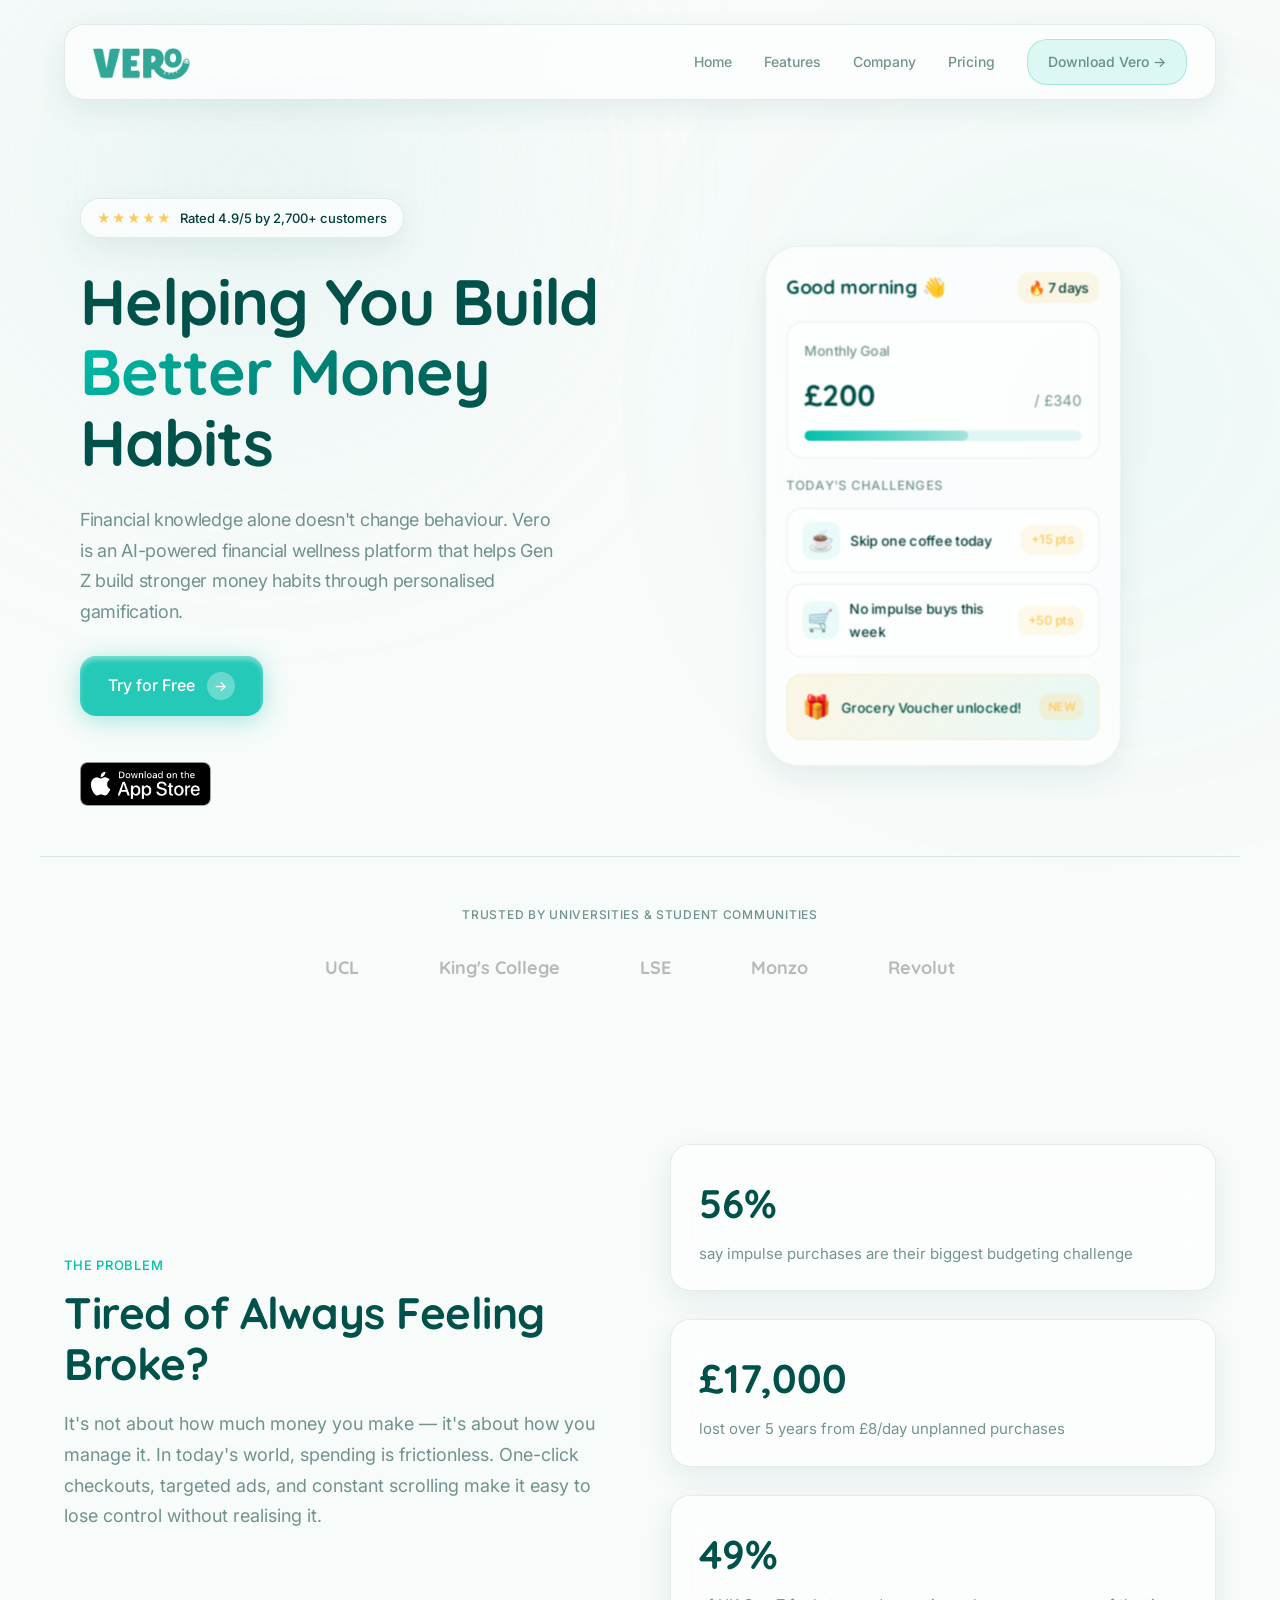
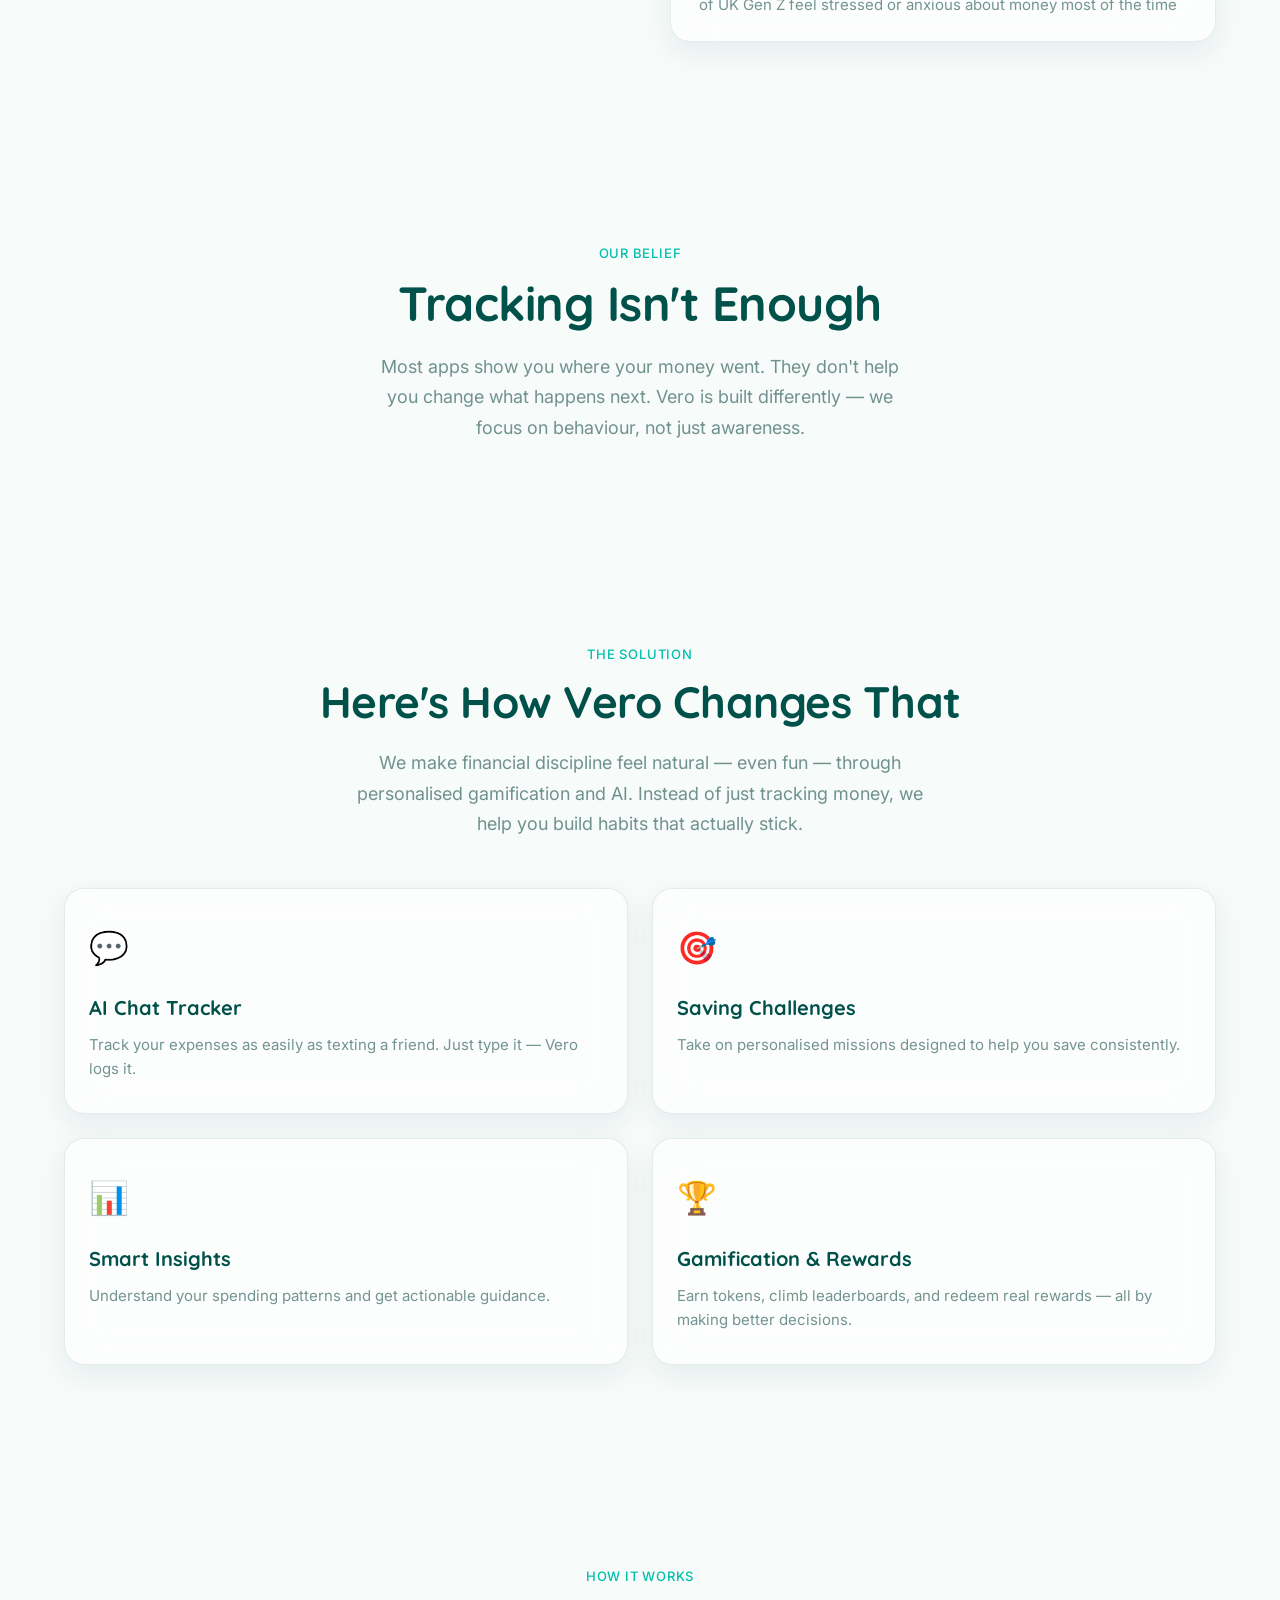
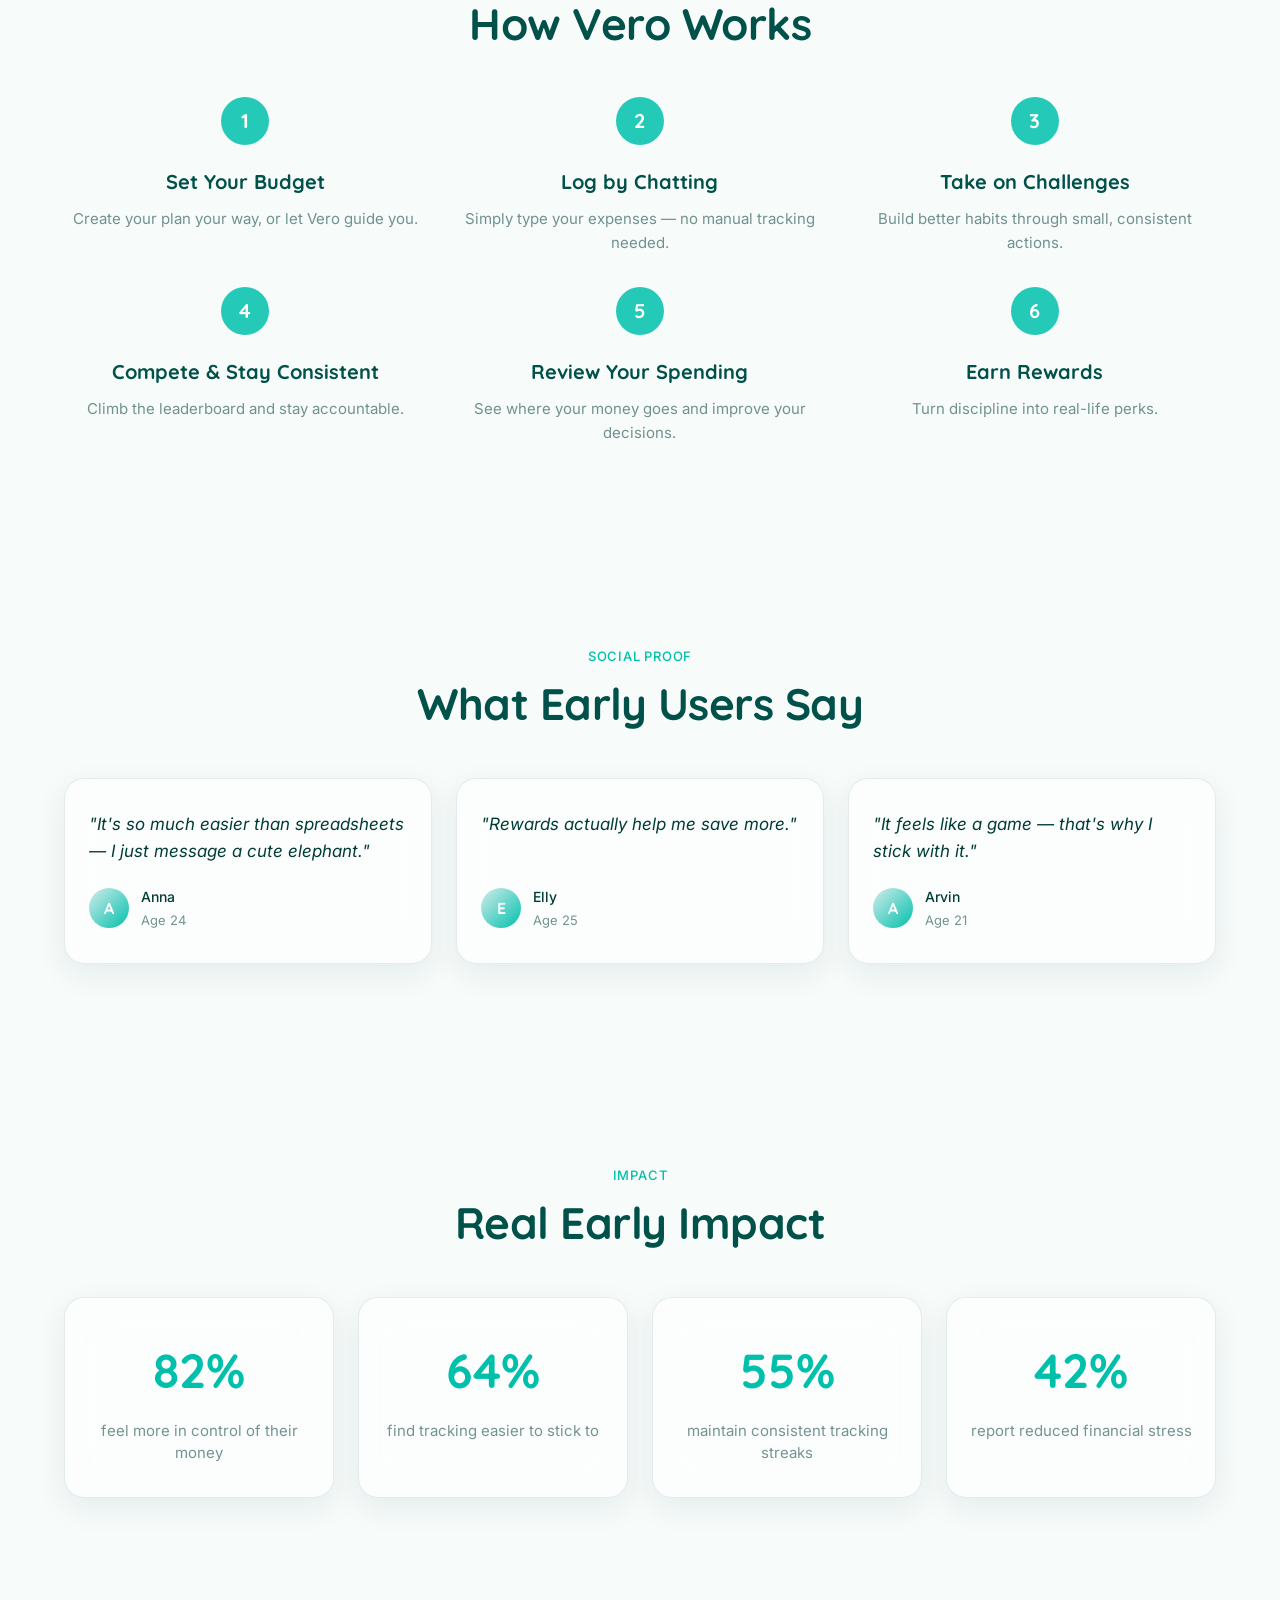
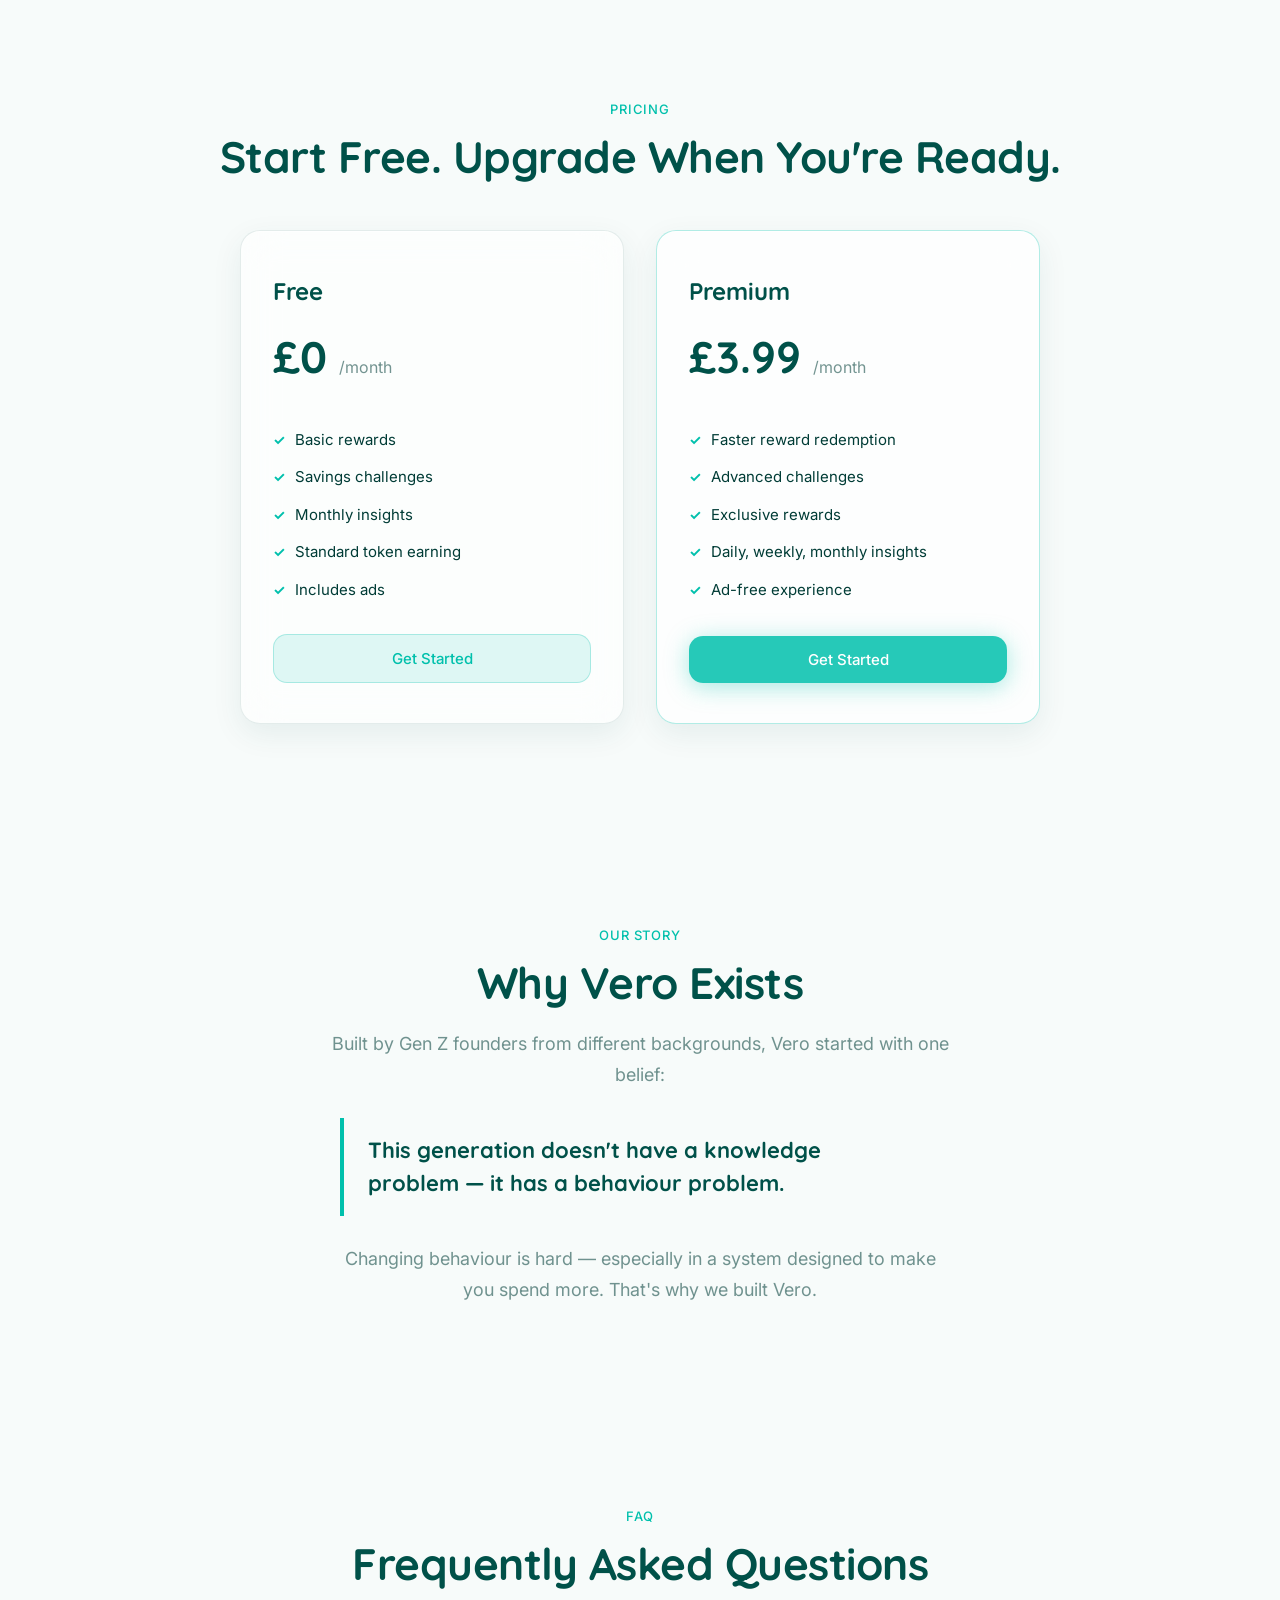
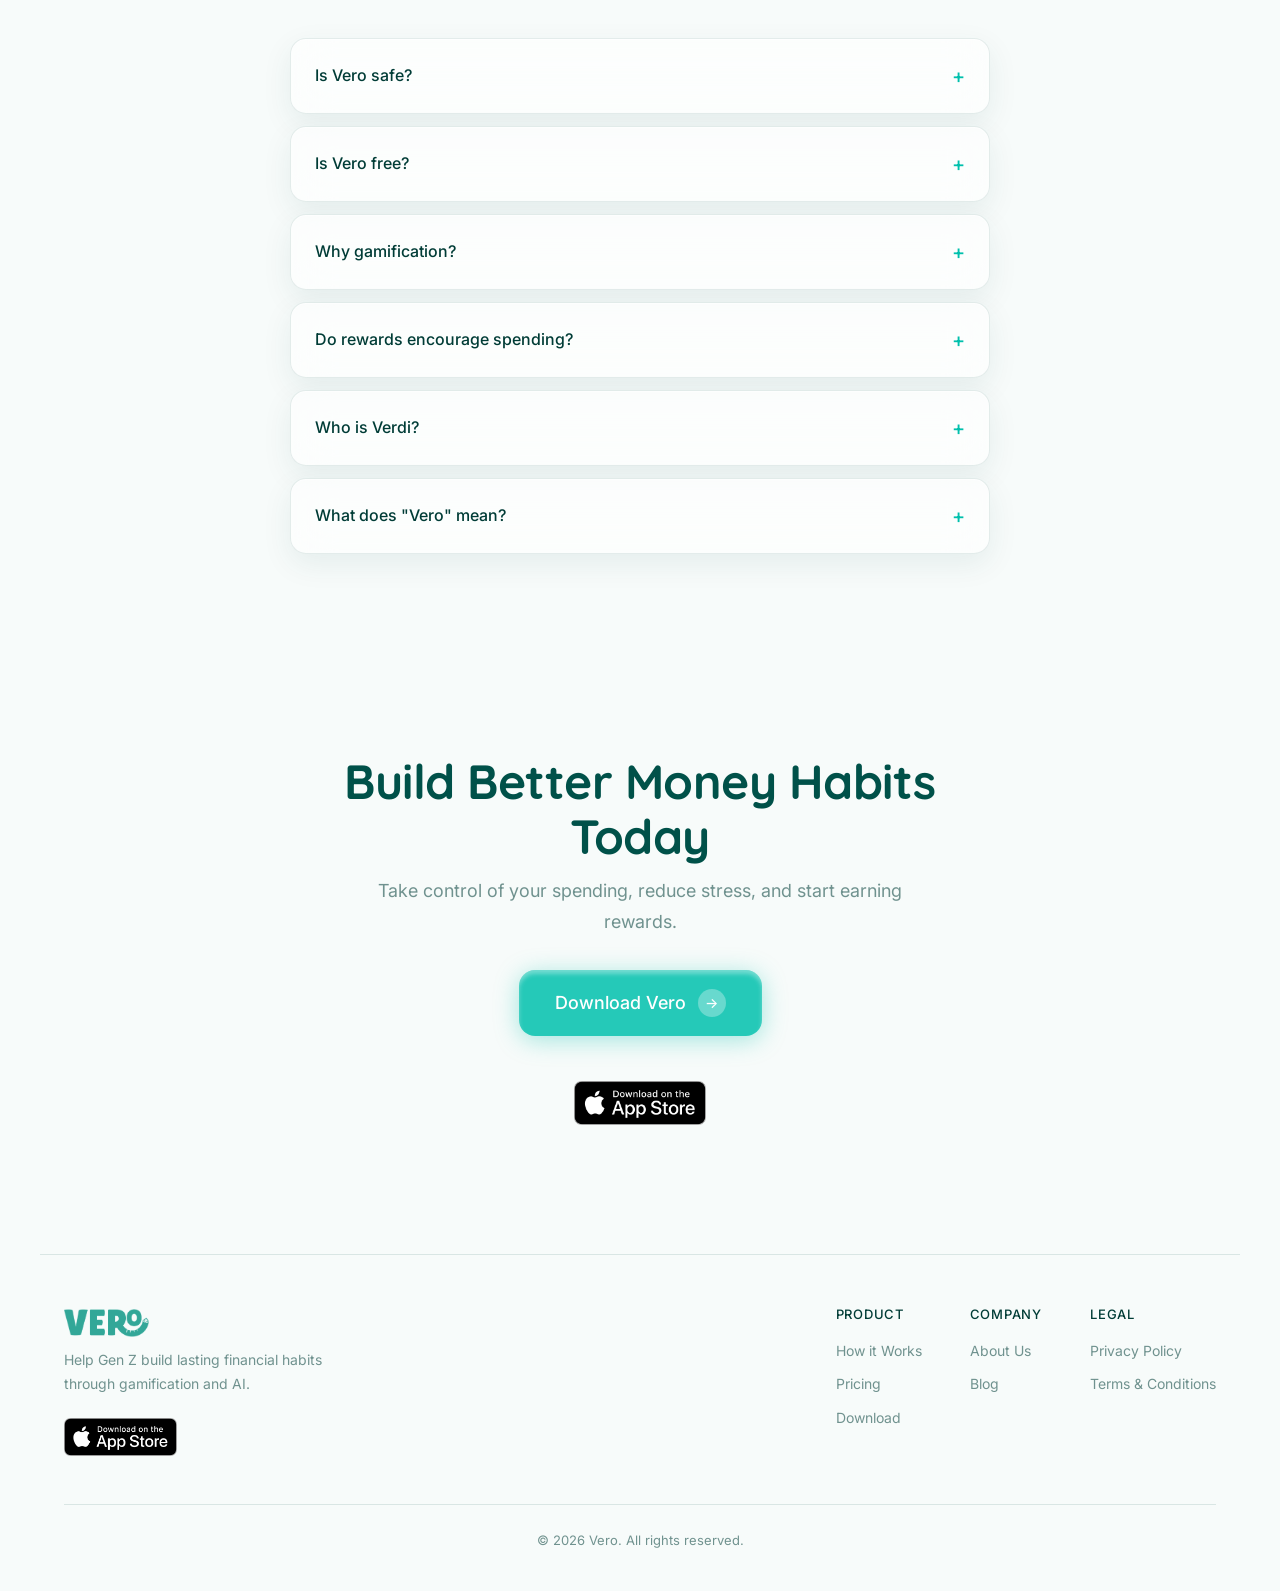
==== commit 17c6610a: "add download link" ====
--- a/index.html
+++ b/index.html
@@ -20,19 +20,18 @@
     <!-- ── Navbar ── -->
     <nav class="navbar">
       <div class="navbar-inner">
-        <a href="#" class="navbar-logo">Vero</a>
+        <a href="#" class="navbar-logo"><img src="assets/logo-primary.png" alt="Vero logo" style="height:32px;width:auto;vertical-align:middle;" /></a>
         <ul class="navbar-links">
           <li><a href="#">Home</a></li>
           <li><a href="#">Features</a></li>
           <li><a href="#">Company</a></li>
           <li><a href="#">Pricing</a></li>
-          <li class="nav-cta-li"><a href="#" class="nav-cta">Download Vero →</a></li>
+          <li class="nav-cta-li"><a href="https://apps.apple.com/th/app/vero/id6759962937" class="nav-cta" target="_blank" rel="noopener noreferrer">Download Vero →</a></li>
         </ul>
-        <button class="hamburger" aria-label="Menu">
-          <span></span>
-          <span></span>
-          <span></span>
-        </button>
+        <!-- Mobile Download Button (replaces hamburger menu) -->
+        <a href="https://apps.apple.com/th/app/vero/id6759962937" class="nav-cta mobile-download-btn" target="_blank" rel="noopener noreferrer" style="display:none;">
+          Download Vero →
+        </a>
       </div>
     </nav>
 
@@ -59,10 +58,14 @@
         </p>
 
         <!-- Primary CTA Button -->
-        <button class="hero-cta" type="button">
-          Join Waitlist
+        <a class="hero-cta" href="https://apps.apple.com/th/app/vero/id6759962937" target="_blank" rel="noopener">
+          Try for Free
           <span class="cta-arrow">→</span>
-        </button>
+        </a>
+          <!-- App Store Download Badge -->
+          <a href="https://apps.apple.com/th/app/vero/id6759962937" target="_blank" rel="noopener">
+            <img src="assets/appstore-download.png" alt="Download on the App Store" style="height:44px;width:auto;margin-top:18px;" />
+          </a>
       </div>
 
       <!-- Right Column — App Mockup -->
@@ -398,25 +401,32 @@
       <p class="section-body">
         Take control of your spending, reduce stress, and start earning rewards.
       </p>
-      <button class="final-cta-btn" type="button">
+      <a class="final-cta-btn" href="https://apps.apple.com/th/app/vero/id6759962937" target="_blank" rel="noopener noreferrer">
         Download Vero
         <span class="cta-arrow">→</span>
-      </button>
+      </a>
+        <br />
+        <a href="https://apps.apple.com/th/app/vero/id6759962937" target="_blank" rel="noopener">
+          <img src="assets/appstore-download.png" alt="Download on the App Store" style="height:44px;width:auto;margin-top:18px;" />
+        </a>
     </section>
 
     <!-- ── Footer ── -->
     <footer class="site-footer">
       <div class="footer-inner">
         <div class="footer-brand">
-          <a href="#" class="footer-logo">Vero</a>
+          <a href="#" class="footer-logo"><img src="/assets/logo-primary.png" alt="Vero logo" style="height:28px;width:auto;vertical-align:middle;" /></a>
           <p class="footer-tagline">Help Gen Z build lasting financial habits through gamification and AI.</p>
+            <a href="https://apps.apple.com/th/app/vero/id6759962937" target="_blank" rel="noopener">
+              <img src="assets/appstore-download.png" alt="Download on the App Store" style="height:38px;width:auto;margin-top:14px;" />
+            </a>
         </div>
         <div class="footer-links">
           <div class="footer-column">
             <span class="footer-column-title">Product</span>
             <a href="#">How it Works</a>
             <a href="#">Pricing</a>
-            <a href="#">Download</a>
+            <a href="https://apps.apple.com/th/app/vero/id6759962937" target="_blank" rel="noopener noreferrer">Download</a>
           </div>
           <div class="footer-column">
             <span class="footer-column-title">Company</span>
--- a/style.css
+++ b/style.css
@@ -1,3 +1,34 @@
+/* Mobile Download Button (replaces hamburger menu) */
+.mobile-download-btn {
+  display: none;
+}
+
+@media (max-width: 768px) {
+  .mobile-download-btn {
+    display: inline-flex !important;
+    margin-left: auto;
+    margin-right: 0;
+    padding: 12px 22px;
+    font-size: 15px;
+    background: var(--color-primary);
+    color: #fff;
+    border-radius: var(--glass-radius);
+    border: none;
+    box-shadow: 0 2px 12px rgba(0,192,172,0.10);
+    font-weight: 500;
+    text-decoration: none;
+    align-items: center;
+    gap: 10px;
+    transition: background 0.2s, transform 0.2s;
+  }
+  .mobile-download-btn:hover {
+    background: var(--color-primary-solid);
+    transform: scale(1.03);
+  }
+  .hamburger {
+    display: none !important;
+  }
+}
 :root {
   --color-primary: rgba(0, 192, 172, 0.85);
   --color-primary-solid: #00C0AC;
@@ -171,6 +202,7 @@
 .hero-content {
   display: flex;
   flex-direction: column;
+  padding-left: 16px;
   gap: 28px;
 }
 
@@ -1191,6 +1223,7 @@
 
   .hero-content {
     padding-top: 20px;
+    padding-left: 0;
     order: -1;
     gap: 20px;
     align-items: center;
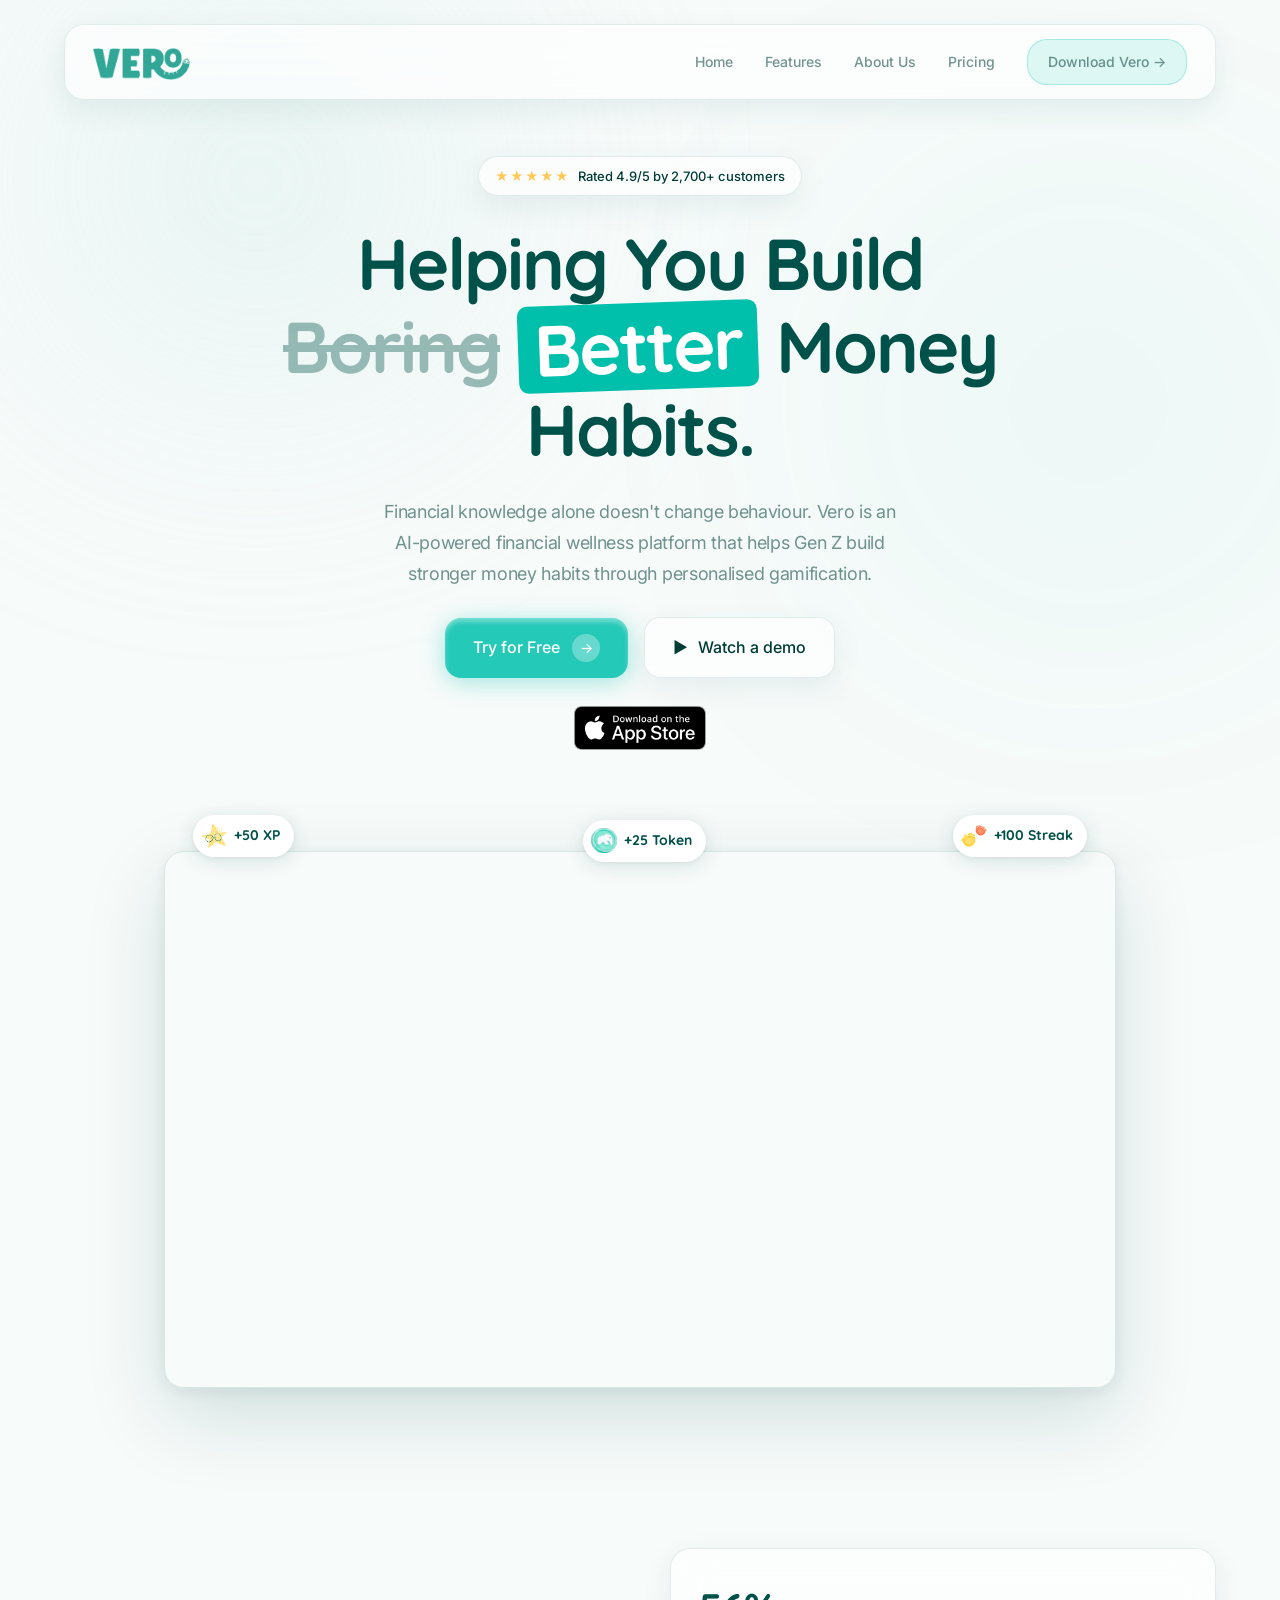
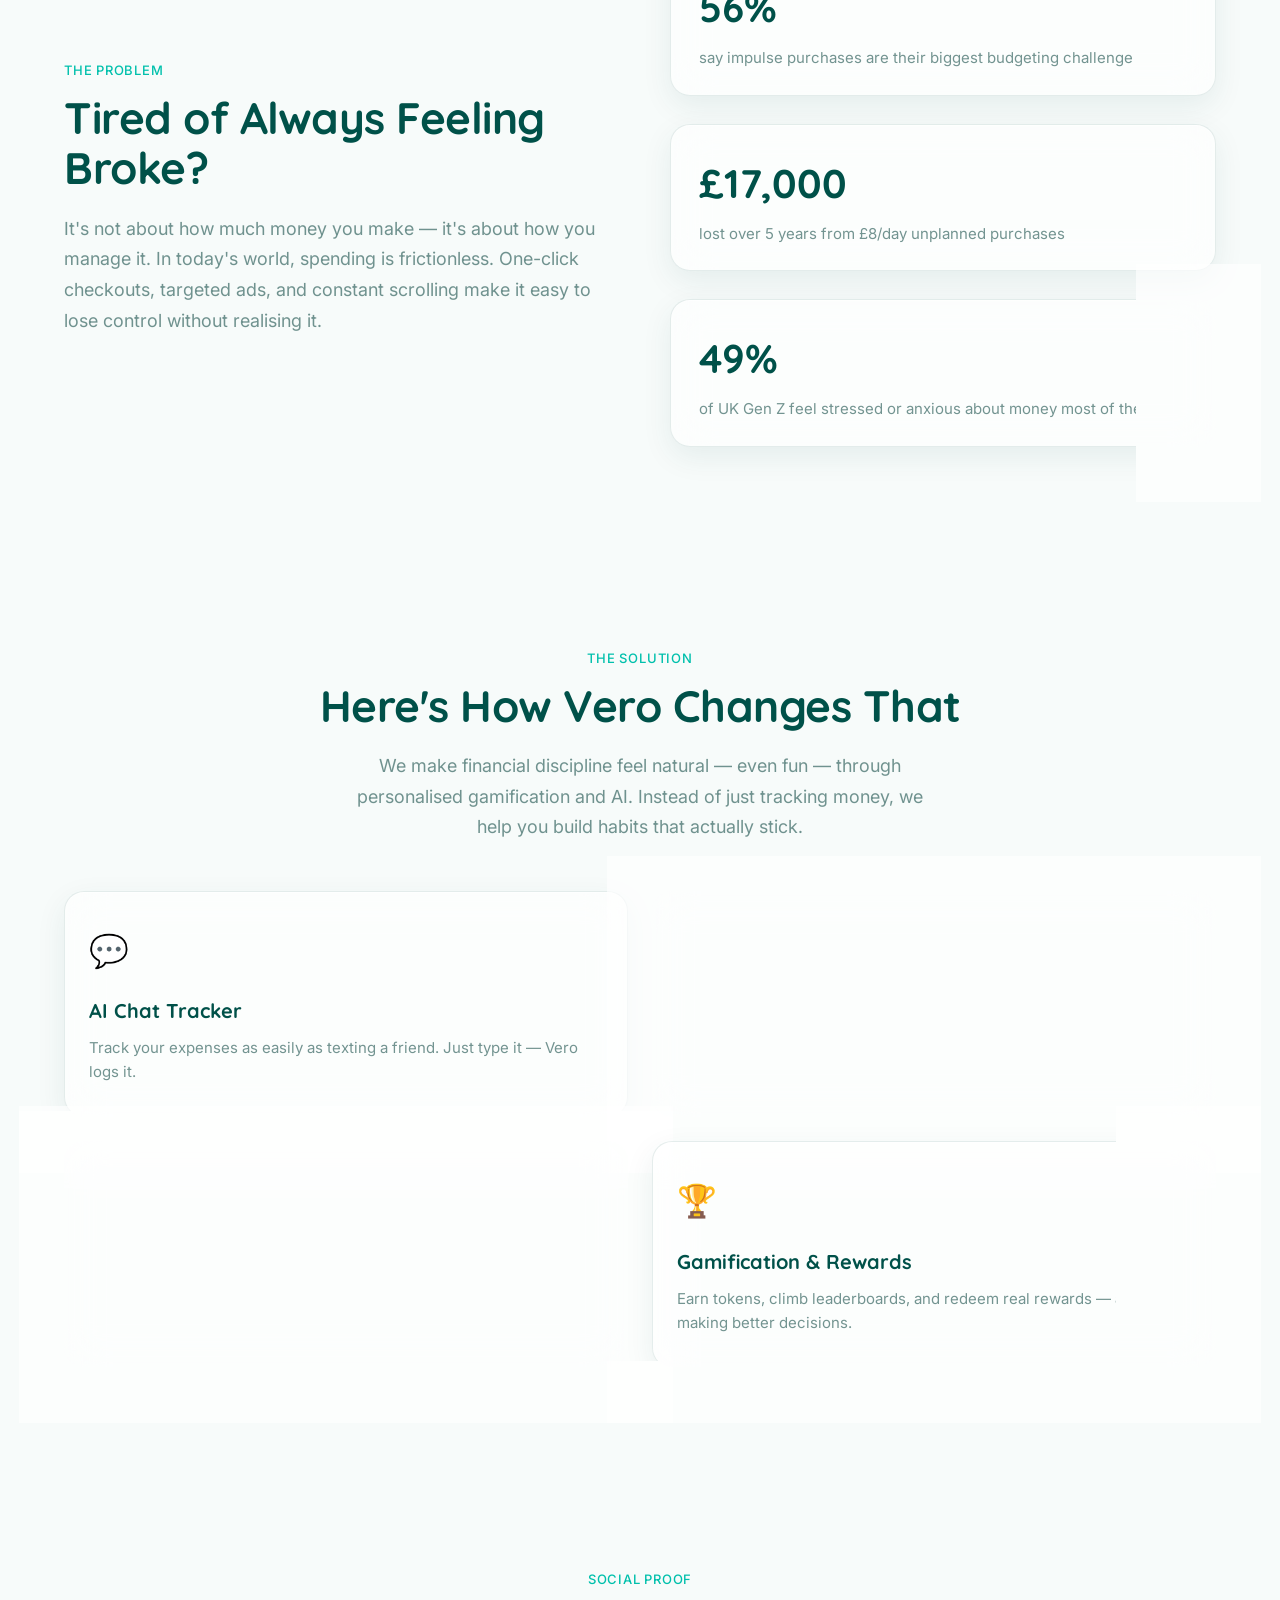
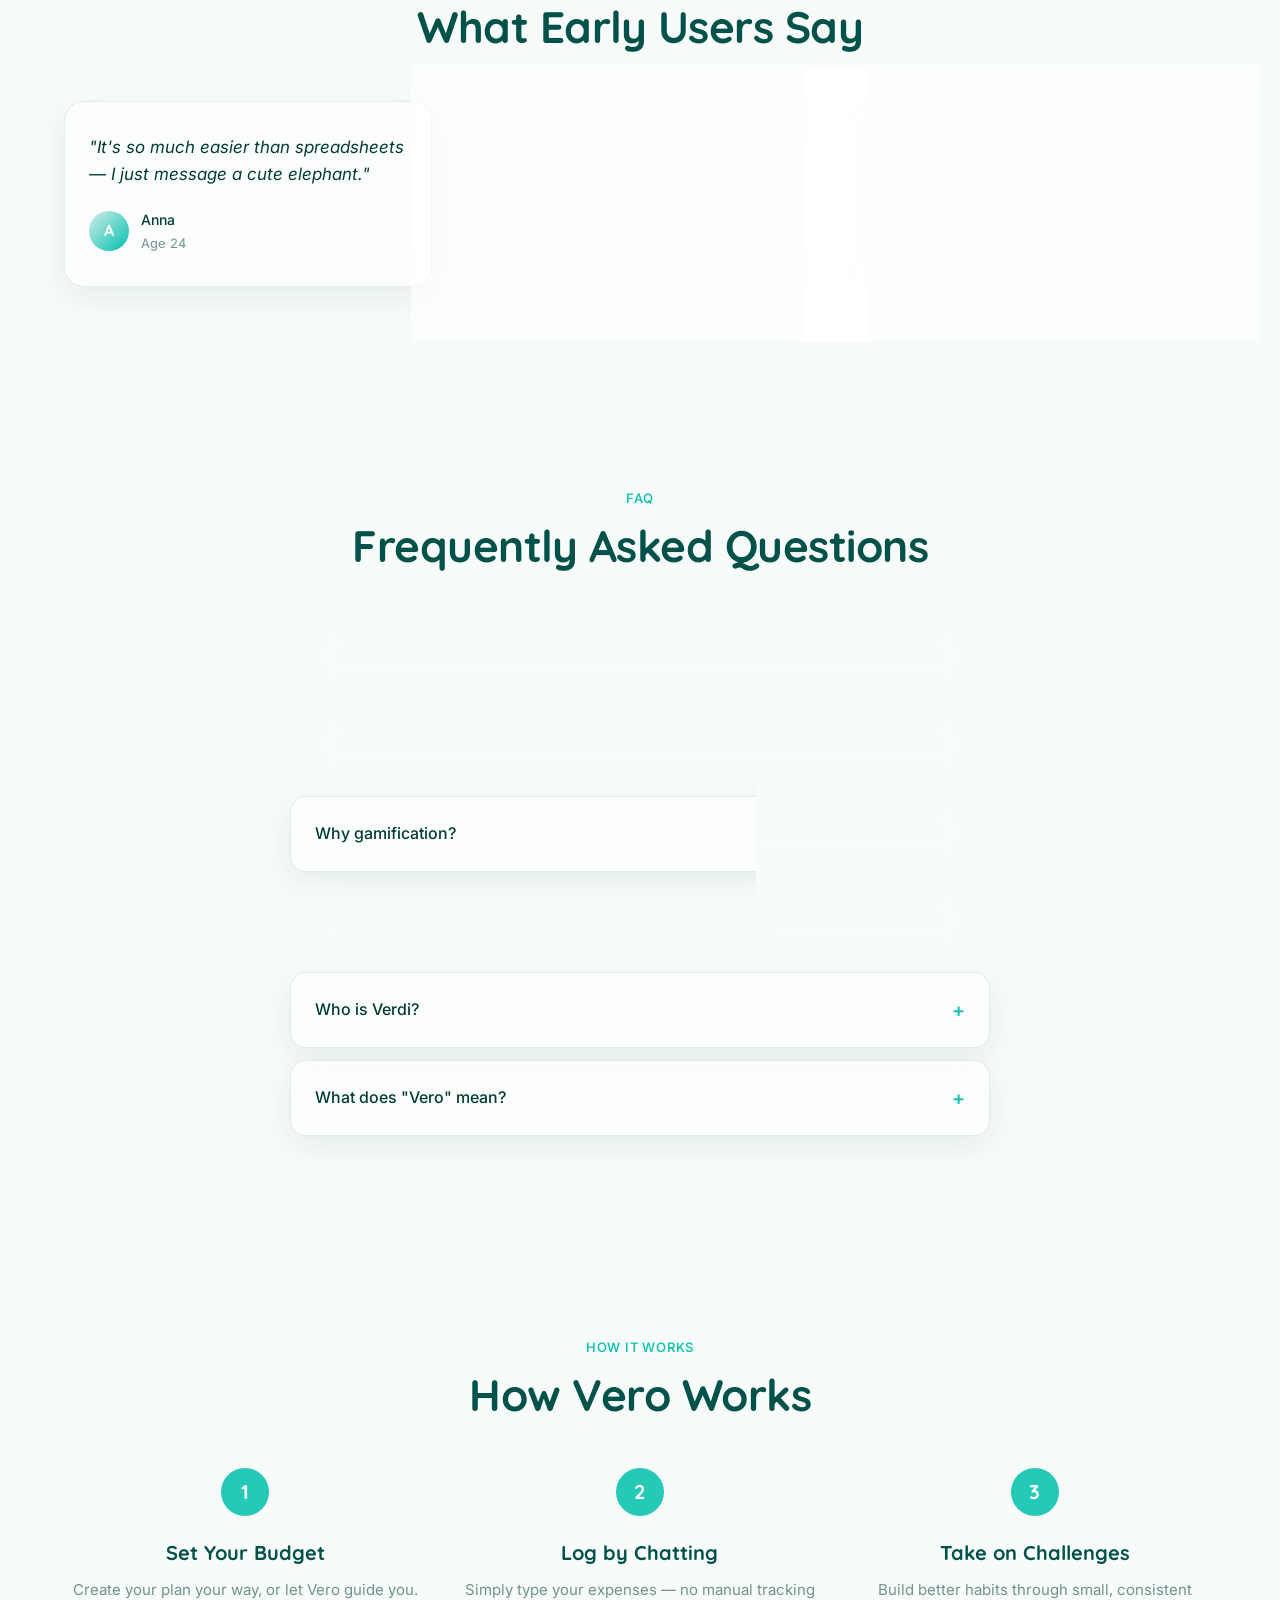
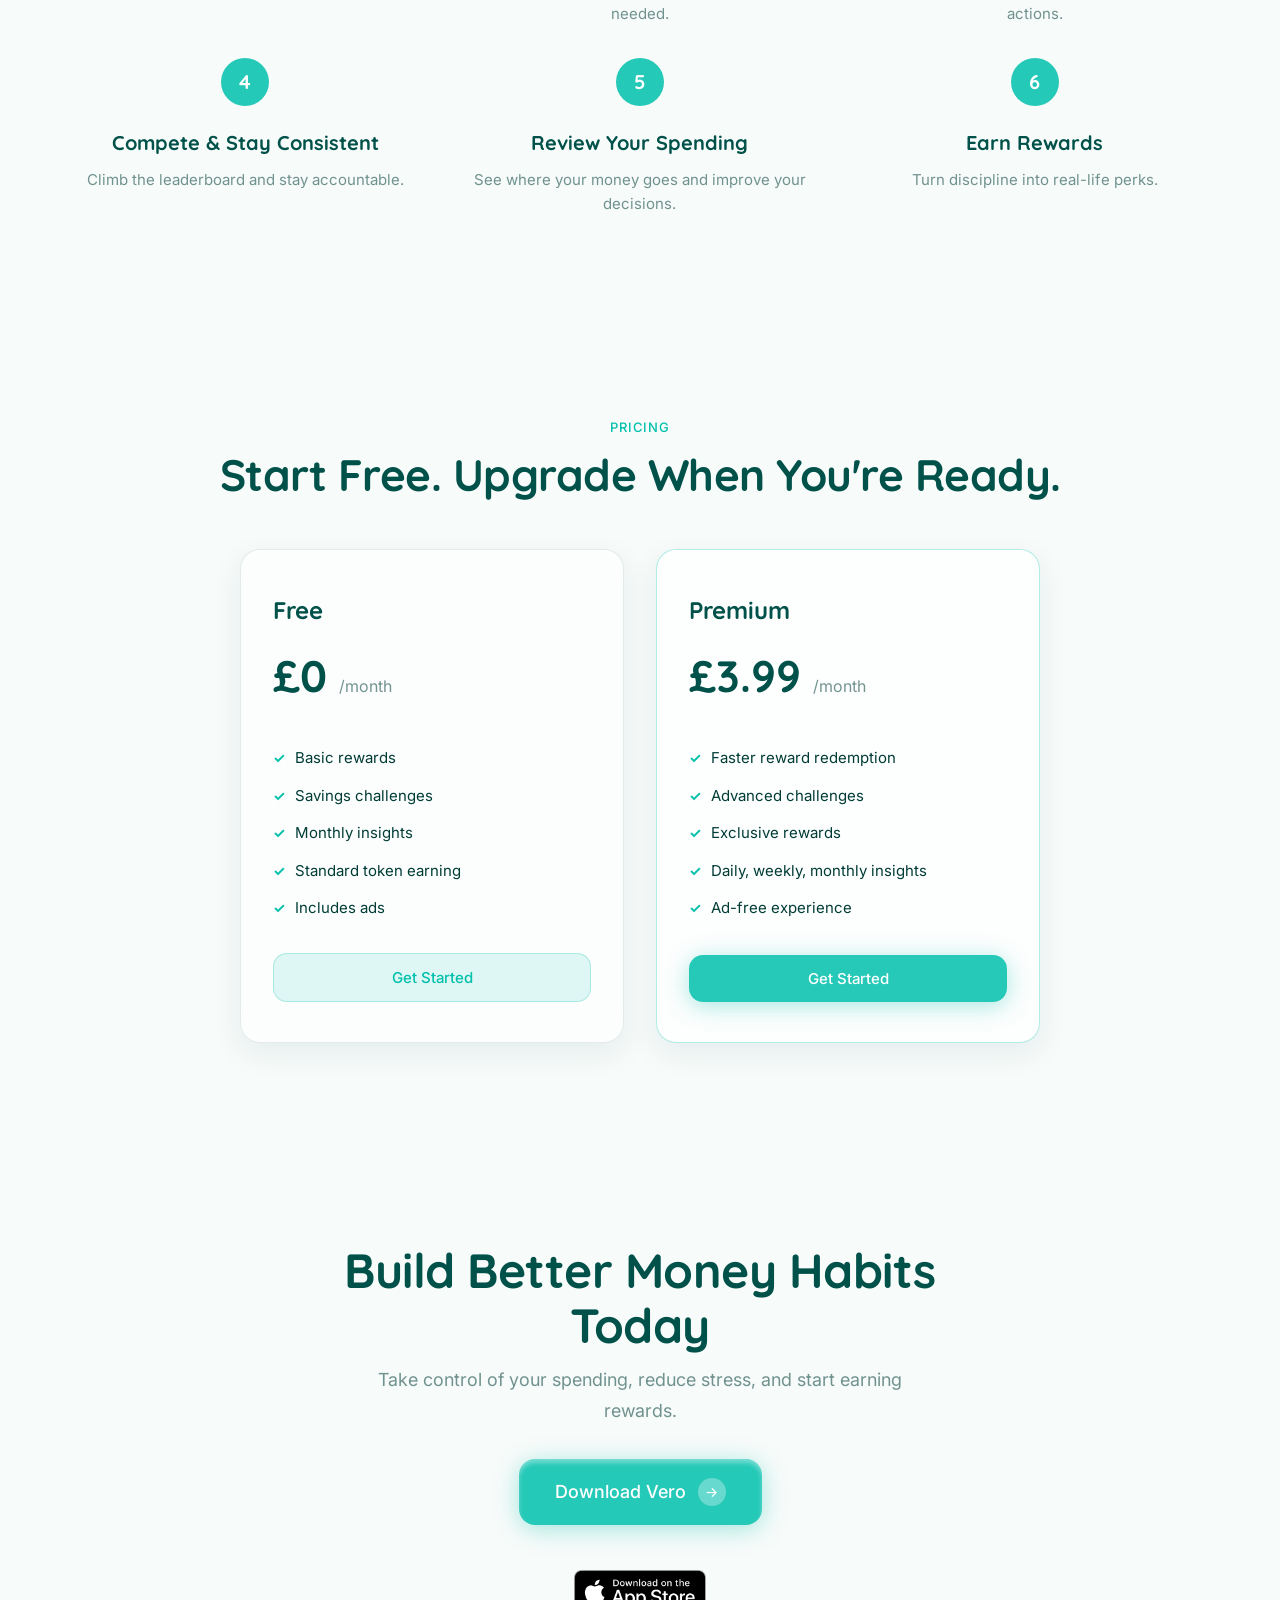
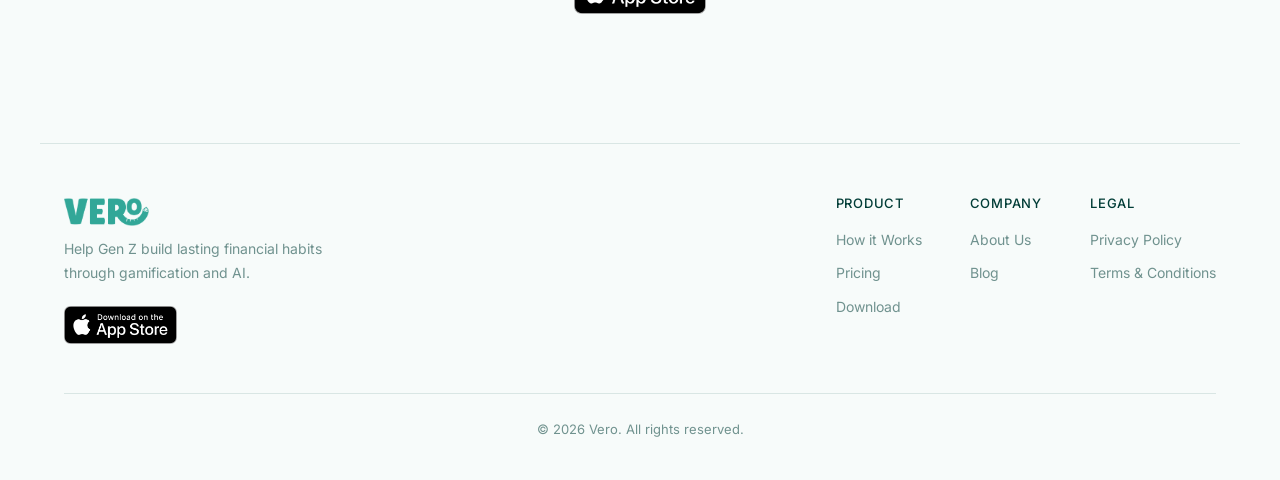
==== commit 990def57: "video htae" ====
--- a/index.html
+++ b/index.html
@@ -1,15 +1,19 @@
 <!DOCTYPE html>
 <html lang="en">
+
 <head>
   <meta charset="UTF-8" />
   <meta name="viewport" content="width=device-width, initial-scale=1.0" />
   <meta name="google-site-verification" content="IzM_pd-8DogDYjW1q84qBj0t5TUV9Gc7Offsqe7nSxQ" />
-  <title>Vero — Build Better Money Habits</title>
+  <title>Vero - Build Better Money Habits</title>
+  <link rel="icon" href="assets/favicon.ico" type="image/png" />
   <link rel="preconnect" href="https://fonts.googleapis.com" />
   <link rel="preconnect" href="https://fonts.gstatic.com" crossorigin />
-  <link href="https://fonts.googleapis.com/css2?family=Quicksand:wght@700&family=Inter:wght@400;500&display=swap" rel="stylesheet" />
+  <link href="https://fonts.googleapis.com/css2?family=Quicksand:wght@700&family=Inter:wght@400;500&display=swap"
+    rel="stylesheet" />
   <link rel="stylesheet" href="style.css" />
 </head>
+
 <body>
   <!-- Background Glow Layers -->
   <div class="bg-glow" aria-hidden="true"></div>
@@ -20,25 +24,28 @@
     <!-- ── Navbar ── -->
     <nav class="navbar">
       <div class="navbar-inner">
-        <a href="#" class="navbar-logo"><img src="assets/logo-primary.png" alt="Vero logo" style="height:32px;width:auto;vertical-align:middle;" /></a>
+        <a href="#" class="navbar-logo"><img src="assets/logo-primary.png" alt="Vero logo"
+            style="height:32px;width:auto;vertical-align:middle;" /></a>
         <ul class="navbar-links">
           <li><a href="#">Home</a></li>
-          <li><a href="#">Features</a></li>
-          <li><a href="#">Company</a></li>
-          <li><a href="#">Pricing</a></li>
-          <li class="nav-cta-li"><a href="https://apps.apple.com/th/app/vero/id6759962937" class="nav-cta" target="_blank" rel="noopener noreferrer">Download Vero →</a></li>
+          <li><a href="#features">Features</a></li>
+          <li><a href="about-us.html">About Us</a></li>
+          <li><a href="#pricing">Pricing</a></li>
+          <li class="nav-cta-li"><a href="https://apps.apple.com/th/app/vero/id6759962937" class="nav-cta"
+              target="_blank" rel="noopener noreferrer">Download Vero →</a></li>
         </ul>
         <!-- Mobile Download Button (replaces hamburger menu) -->
-        <a href="https://apps.apple.com/th/app/vero/id6759962937" class="nav-cta mobile-download-btn" target="_blank" rel="noopener noreferrer" style="display:none;">
+        <a href="https://apps.apple.com/th/app/vero/id6759962937" class="nav-cta mobile-download-btn" target="_blank"
+          rel="noopener noreferrer" style="display:none;">
           Download Vero →
         </a>
       </div>
     </nav>
 
-    <!-- ── Hero Section (Base.pdf) ── -->
-    <section class="hero">
-
-      <!-- Left Column — Content -->
+    <!-- ── Hero Section ── -->
+    <section id="hero" class="hero">
+
+      <!-- Content -->
       <div class="hero-content">
 
         <!-- Social Proof Badge -->
@@ -49,100 +56,73 @@
 
         <!-- Hero Headline -->
         <h1 class="hero-headline">
-          Helping You Build <span class="gradient-text">Better Money</span> Habits
+          Helping You Build<br>
+          <span class="headline-strikethrough">Boring</span>&nbsp;<span
+            class="headline-highlight">Better</span>&nbsp;Money Habits.
         </h1>
 
         <!-- Subheadline -->
         <p class="hero-subheadline">
-          Financial knowledge alone doesn't change behaviour. Vero is an AI-powered financial wellness platform that helps Gen Z build stronger money habits through personalised gamification.
+          Financial knowledge alone doesn't change behaviour. Vero is an AI-powered financial wellness
+          platform that helps Gen Z build stronger money habits through personalised gamification.
         </p>
 
-        <!-- Primary CTA Button -->
-        <a class="hero-cta" href="https://apps.apple.com/th/app/vero/id6759962937" target="_blank" rel="noopener">
-          Try for Free
-          <span class="cta-arrow">→</span>
+        <!-- CTA Buttons -->
+        <div class="hero-cta-row">
+          <a class="hero-cta" href="https://apps.apple.com/th/app/vero/id6759962937" target="_blank" rel="noopener">
+            Try for Free
+            <span class="cta-arrow">→</span>
+          </a>
+          <a class="hero-cta-secondary" href="#video">
+            <span>▶</span> Watch a demo
+          </a>
+        </div>
+
+        <!-- App Store Badge -->
+        <a href="https://apps.apple.com/th/app/vero/id6759962937" target="_blank" rel="noopener">
+          <img src="assets/appstore-download.png" alt="Download on the App Store" style="height:44px;width:auto;" />
         </a>
-          <!-- App Store Download Badge -->
-          <a href="https://apps.apple.com/th/app/vero/id6759962937" target="_blank" rel="noopener">
-            <img src="assets/appstore-download.png" alt="Download on the App Store" style="height:44px;width:auto;margin-top:18px;" />
-          </a>
-      </div>
-
-      <!-- Right Column — App Mockup -->
-      <div class="hero-mockup">
-        <div class="mockup-phone">
-
-          <!-- App Header -->
-          <div class="mockup-header">
-            <span class="mockup-greeting">Good morning 👋</span>
-            <span class="mockup-streak">🔥 7 days</span>
-          </div>
-
-          <!-- Savings Progress -->
-          <div class="mockup-progress">
-            <div class="progress-label">Monthly Goal</div>
-            <div class="progress-amounts">
-              <span class="progress-current">£200</span>
-              <span class="progress-goal">/ £340</span>
-            </div>
-            <div class="progress-bar-bg">
-              <div class="progress-bar-fill"></div>
-            </div>
-          </div>
-
-          <!-- Challenges -->
-          <div class="mockup-challenges">
-            <span class="mockup-section-title">Today's Challenges</span>
-
-            <div class="challenge-card">
-              <div class="challenge-info">
-                <span class="challenge-icon">☕</span>
-                <span class="challenge-text">Skip one coffee today</span>
-              </div>
-              <span class="challenge-pts">+15 pts</span>
-            </div>
-
-            <div class="challenge-card">
-              <div class="challenge-info">
-                <span class="challenge-icon">🛒</span>
-                <span class="challenge-text">No impulse buys this week</span>
-              </div>
-              <span class="challenge-pts">+50 pts</span>
-            </div>
-          </div>
-
-          <!-- Reward Badge -->
-          <div class="mockup-reward">
-            <span class="reward-icon">🎁</span>
-            <span class="reward-text">Grocery Voucher unlocked!</span>
-            <span class="reward-tag">NEW</span>
-          </div>
-
-        </div>
-      </div>
-    </section>
-
-    <!-- ── Trusted-By Logo Strip ── -->
-    <section class="trusted-strip">
-      <p class="trusted-label">Trusted by Universities &amp; Student Communities</p>
-      <div class="trusted-logos">
-        <span class="trusted-logo">UCL</span>
-        <span class="trusted-logo">King's College</span>
-        <span class="trusted-logo">LSE</span>
-        <span class="trusted-logo">Monzo</span>
-        <span class="trusted-logo">Revolut</span>
+
+      </div>
+
+      <!-- Video with Floating Badges -->
+      <div class="hero-video-wrapper" id="video">
+
+        <!-- Floating Badges -->
+        <div class="hero-badge badge-1">
+          <img src="assets/vero-xp.png" alt="XP" class="badge-icon" />
+          <span>+50 XP</span>
+        </div>
+        <div class="hero-badge badge-3">
+          <img src="assets/vero-token.png" alt="Token" class="badge-icon" />
+          <span>+25 Token</span>
+        </div>
+        <div class="hero-badge badge-5">
+          <img src="assets/vero-streak.png" alt="Streak" class="badge-icon" />
+          <span>+100 Streak</span>
+        </div>
+
+        <!-- YouTube Embed -->
+        <div class="hero-video-embed">
+          <iframe width="560" height="315" src="https://www.youtube.com/embed/zx2D9ix3hsc?si=AiM36aZeMBdFAvkv"
+            title="Vero Product Video" frameborder="0"
+            allow="accelerometer; autoplay; clipboard-write; encrypted-media; gyroscope; picture-in-picture; web-share"
+            referrerpolicy="strict-origin-when-cross-origin" allowfullscreen></iframe>
+        </div>
+
       </div>
     </section>
 
     <!-- ── Problem Section ── -->
-    <section class="section">
+    <section id="problem" class="section">
       <div class="problem">
         <div class="problem-copy">
           <p class="section-label">The Problem</p>
           <h2 class="section-headline">Tired of Always Feeling Broke?</h2>
           <p class="section-body">
             It's not about how much money you make — it's about how you manage it.
-            In today's world, spending is frictionless. One-click checkouts, targeted ads, and constant scrolling make it easy to lose control without realising it.
+            In today's world, spending is frictionless. One-click checkouts, targeted ads, and constant scrolling make
+            it easy to lose control without realising it.
           </p>
         </div>
         <div class="problem-stats">
@@ -162,18 +142,8 @@
       </div>
     </section>
 
-    <!-- ── Core Belief / Positioning Section ── -->
-    <section class="section insight">
-      <p class="section-label">Our Belief</p>
-      <h2 class="section-headline">Tracking Isn't Enough</h2>
-      <p class="section-body">
-        Most apps show you where your money went. They don't help you change what happens next.
-        Vero is built differently — we focus on behaviour, not just awareness.
-      </p>
-    </section>
-
     <!-- ── Solution / Value Prop Section ── -->
-    <section class="section">
+    <section id="features" class="section">
       <div class="solution-content">
         <p class="section-label">The Solution</p>
         <h2 class="section-headline">Here's How Vero Changes That</h2>
@@ -186,7 +156,8 @@
         <div class="solution-card">
           <span class="solution-card-icon">💬</span>
           <h3 class="solution-card-title">AI Chat Tracker</h3>
-          <p class="solution-card-text">Track your expenses as easily as texting a friend. Just type it — Vero logs it.</p>
+          <p class="solution-card-text">Track your expenses as easily as texting a friend. Just type it — Vero logs it.
+          </p>
         </div>
         <div class="solution-card">
           <span class="solution-card-icon">🎯</span>
@@ -201,53 +172,14 @@
         <div class="solution-card">
           <span class="solution-card-icon">🏆</span>
           <h3 class="solution-card-title">Gamification &amp; Rewards</h3>
-          <p class="solution-card-text">Earn tokens, climb leaderboards, and redeem real rewards — all by making better decisions.</p>
-        </div>
-      </div>
-    </section>
-
-    <!-- ── How It Works Section ── -->
-    <section class="section">
-      <div class="how-it-works-header">
-        <p class="section-label">How It Works</p>
-        <h2 class="section-headline">How Vero Works</h2>
-      </div>
-      <div class="steps">
-        <div class="step">
-          <div class="step-number">1</div>
-          <h3 class="step-title">Set Your Budget</h3>
-          <p class="step-text">Create your plan your way, or let Vero guide you.</p>
-        </div>
-        <div class="step">
-          <div class="step-number">2</div>
-          <h3 class="step-title">Log by Chatting</h3>
-          <p class="step-text">Simply type your expenses — no manual tracking needed.</p>
-        </div>
-        <div class="step">
-          <div class="step-number">3</div>
-          <h3 class="step-title">Take on Challenges</h3>
-          <p class="step-text">Build better habits through small, consistent actions.</p>
-        </div>
-        <div class="step">
-          <div class="step-number">4</div>
-          <h3 class="step-title">Compete &amp; Stay Consistent</h3>
-          <p class="step-text">Climb the leaderboard and stay accountable.</p>
-        </div>
-        <div class="step">
-          <div class="step-number">5</div>
-          <h3 class="step-title">Review Your Spending</h3>
-          <p class="step-text">See where your money goes and improve your decisions.</p>
-        </div>
-        <div class="step">
-          <div class="step-number">6</div>
-          <h3 class="step-title">Earn Rewards</h3>
-          <p class="step-text">Turn discipline into real-life perks.</p>
+          <p class="solution-card-text">Earn tokens, climb leaderboards, and redeem real rewards — all by making better
+            decisions.</p>
         </div>
       </div>
     </section>
 
     <!-- ── Social Proof / Testimonials ── -->
-    <section class="section">
+    <section id="testimonials" class="section">
       <div class="testimonials-header">
         <p class="section-label">Social Proof</p>
         <h2 class="section-headline">What Early Users Say</h2>
@@ -286,34 +218,82 @@
       </div>
     </section>
 
-    <!-- ── Impact Metrics ── -->
-    <section class="section">
-      <div class="impact-header">
-        <p class="section-label">Impact</p>
-        <h2 class="section-headline">Real Early Impact</h2>
-      </div>
-      <div class="impact-grid">
-        <div class="impact-card">
-          <div class="impact-number">82%</div>
-          <div class="impact-label">feel more in control of their money</div>
-        </div>
-        <div class="impact-card">
-          <div class="impact-number">64%</div>
-          <div class="impact-label">find tracking easier to stick to</div>
-        </div>
-        <div class="impact-card">
-          <div class="impact-number">55%</div>
-          <div class="impact-label">maintain consistent tracking streaks</div>
-        </div>
-        <div class="impact-card">
-          <div class="impact-number">42%</div>
-          <div class="impact-label">report reduced financial stress</div>
+    <!-- ── FAQ Section ── -->
+    <section id="faq" class="section">
+      <div class="faq-header">
+        <p class="section-label">FAQ</p>
+        <h2 class="section-headline">Frequently Asked Questions</h2>
+      </div>
+      <div class="faq-list">
+        <details class="faq-item">
+          <summary>Is Vero safe?</summary>
+          <p>Your data is private. We don't access your bank account.</p>
+        </details>
+        <details class="faq-item">
+          <summary>Is Vero free?</summary>
+          <p>Yes — with optional premium features for £3.99/month.</p>
+        </details>
+        <details class="faq-item">
+          <summary>Why gamification?</summary>
+          <p>Because behaviour change requires engagement, not just awareness.</p>
+        </details>
+        <details class="faq-item">
+          <summary>Do rewards encourage spending?</summary>
+          <p>No — they reward control, not consumption.</p>
+        </details>
+        <details class="faq-item">
+          <summary>Who is Verdi?</summary>
+          <p>Your in-app companion — designed to guide and motivate you.</p>
+        </details>
+        <details class="faq-item">
+          <summary>What does "Vero" mean?</summary>
+          <p>"True" — representing honest, sustainable financial habits.</p>
+        </details>
+      </div>
+    </section>
+
+    <!-- ── How It Works Section ── -->
+    <section id="how-it-works" class="section">
+      <div class="how-it-works-header">
+        <p class="section-label">How It Works</p>
+        <h2 class="section-headline">How Vero Works</h2>
+      </div>
+      <div class="steps">
+        <div class="step">
+          <div class="step-number">1</div>
+          <h3 class="step-title">Set Your Budget</h3>
+          <p class="step-text">Create your plan your way, or let Vero guide you.</p>
+        </div>
+        <div class="step">
+          <div class="step-number">2</div>
+          <h3 class="step-title">Log by Chatting</h3>
+          <p class="step-text">Simply type your expenses — no manual tracking needed.</p>
+        </div>
+        <div class="step">
+          <div class="step-number">3</div>
+          <h3 class="step-title">Take on Challenges</h3>
+          <p class="step-text">Build better habits through small, consistent actions.</p>
+        </div>
+        <div class="step">
+          <div class="step-number">4</div>
+          <h3 class="step-title">Compete &amp; Stay Consistent</h3>
+          <p class="step-text">Climb the leaderboard and stay accountable.</p>
+        </div>
+        <div class="step">
+          <div class="step-number">5</div>
+          <h3 class="step-title">Review Your Spending</h3>
+          <p class="step-text">See where your money goes and improve your decisions.</p>
+        </div>
+        <div class="step">
+          <div class="step-number">6</div>
+          <h3 class="step-title">Earn Rewards</h3>
+          <p class="step-text">Turn discipline into real-life perks.</p>
         </div>
       </div>
     </section>
 
     <!-- ── Pricing Section ── -->
-    <section class="section">
+    <section id="pricing" class="section">
       <div class="pricing-header">
         <p class="section-label">Pricing</p>
         <h2 class="section-headline">Start Free. Upgrade When You're Ready.</h2>
@@ -346,97 +326,54 @@
       </div>
     </section>
 
-    <!-- ── Story / About Section ── -->
-    <section class="section story">
-      <p class="section-label">Our Story</p>
-      <h2 class="section-headline">Why Vero Exists</h2>
-      <p class="section-body">
-        Built by Gen Z founders from different backgrounds, Vero started with one belief:
-      </p>
-      <blockquote class="story-blockquote">
-        This generation doesn't have a knowledge problem — it has a behaviour problem.
-      </blockquote>
-      <p class="section-body">
-        Changing behaviour is hard — especially in a system designed to make you spend more. That's why we built Vero.
-      </p>
-    </section>
-
-    <!-- ── FAQ Section ── -->
-    <section class="section">
-      <div class="faq-header">
-        <p class="section-label">FAQ</p>
-        <h2 class="section-headline">Frequently Asked Questions</h2>
-      </div>
-      <div class="faq-list">
-        <details class="faq-item">
-          <summary>Is Vero safe?</summary>
-          <p>Your data is private. We don't access your bank account.</p>
-        </details>
-        <details class="faq-item">
-          <summary>Is Vero free?</summary>
-          <p>Yes — with optional premium features for £3.99/month.</p>
-        </details>
-        <details class="faq-item">
-          <summary>Why gamification?</summary>
-          <p>Because behaviour change requires engagement, not just awareness.</p>
-        </details>
-        <details class="faq-item">
-          <summary>Do rewards encourage spending?</summary>
-          <p>No — they reward control, not consumption.</p>
-        </details>
-        <details class="faq-item">
-          <summary>Who is Verdi?</summary>
-          <p>Your in-app companion — designed to guide and motivate you.</p>
-        </details>
-        <details class="faq-item">
-          <summary>What does "Vero" mean?</summary>
-          <p>"True" — representing honest, sustainable financial habits.</p>
-        </details>
-      </div>
-    </section>
-
     <!-- ── Final CTA Section ── -->
-    <section class="section final-cta">
+    <section id="final-cta" class="section final-cta">
       <h2 class="section-headline">Build Better Money Habits Today</h2>
       <p class="section-body">
         Take control of your spending, reduce stress, and start earning rewards.
       </p>
-      <a class="final-cta-btn" href="https://apps.apple.com/th/app/vero/id6759962937" target="_blank" rel="noopener noreferrer">
+      <a class="final-cta-btn" href="https://apps.apple.com/th/app/vero/id6759962937" target="_blank"
+        rel="noopener noreferrer">
         Download Vero
         <span class="cta-arrow">→</span>
       </a>
-        <br />
-        <a href="https://apps.apple.com/th/app/vero/id6759962937" target="_blank" rel="noopener">
-          <img src="assets/appstore-download.png" alt="Download on the App Store" style="height:44px;width:auto;margin-top:18px;" />
-        </a>
+      <br />
+      <a href="https://apps.apple.com/th/app/vero/id6759962937" target="_blank" rel="noopener">
+        <img src="assets/appstore-download.png" alt="Download on the App Store"
+          style="height:44px;width:auto;margin-top:18px;" />
+      </a>
     </section>
 
     <!-- ── Footer ── -->
     <footer class="site-footer">
       <div class="footer-inner">
         <div class="footer-brand">
-          <a href="#" class="footer-logo"><img src="/assets/logo-primary.png" alt="Vero logo" style="height:28px;width:auto;vertical-align:middle;" /></a>
+          <a href="#" class="footer-logo"><img src="/assets/logo-primary.png" alt="Vero logo"
+              style="height:28px;width:auto;vertical-align:middle;" /></a>
           <p class="footer-tagline">Help Gen Z build lasting financial habits through gamification and AI.</p>
-            <a href="https://apps.apple.com/th/app/vero/id6759962937" target="_blank" rel="noopener">
-              <img src="assets/appstore-download.png" alt="Download on the App Store" style="height:38px;width:auto;margin-top:14px;" />
-            </a>
+          <a href="https://apps.apple.com/th/app/vero/id6759962937" target="_blank" rel="noopener">
+            <img src="assets/appstore-download.png" alt="Download on the App Store"
+              style="height:38px;width:auto;margin-top:14px;" />
+          </a>
         </div>
         <div class="footer-links">
           <div class="footer-column">
             <span class="footer-column-title">Product</span>
-            <a href="#">How it Works</a>
-            <a href="#">Pricing</a>
-            <a href="https://apps.apple.com/th/app/vero/id6759962937" target="_blank" rel="noopener noreferrer">Download</a>
+            <a href="#how-it-works">How it Works</a>
+            <a href="#pricing">Pricing</a>
+            <a href="https://apps.apple.com/th/app/vero/id6759962937" target="_blank"
+              rel="noopener noreferrer">Download</a>
           </div>
           <div class="footer-column">
             <span class="footer-column-title">Company</span>
-            <a href="#">About Us</a>
-            <a href="#">Blog</a>
+            <a href="about-us.html">About Us</a>
+            <a href="https://www.linkedin.com/company/vero-financial/about/" target="_blank"
+              rel="noopener noreferrer">Blog</a>
           </div>
           <div class="footer-column">
             <span class="footer-column-title">Legal</span>
-            <a href="#">Privacy Policy</a>
-            <a href="#">Terms &amp; Conditions</a>
+            <a href="privacy-policy.html">Privacy Policy</a>
+            <a href="terms.html">Terms &amp; Conditions</a>
           </div>
         </div>
       </div>
@@ -447,4 +384,5 @@
 
   </div>
 </body>
-</html>
+
+</html>
--- a/style.css
+++ b/style.css
@@ -189,21 +189,23 @@
 
 /* ── Hero Section ── */
 .hero {
-  max-width: 1200px;
+  max-width: 1000px;
   margin: 0 auto;
-  padding: 80px 24px 0;
-  display: grid;
-  grid-template-columns: 1fr 1fr;
-  gap: 60px;
-  align-items: center;
-  min-height: calc(100vh - 120px);
+  padding: 80px 24px 60px;
+  display: flex;
+  flex-direction: column;
+  align-items: center;
+  text-align: center;
+  gap: 56px;
 }
 
 .hero-content {
   display: flex;
   flex-direction: column;
-  padding-left: 16px;
+  align-items: center;
   gap: 28px;
+  max-width: 820px;
+  width: 100%;
 }
 
 /* Social Proof Badge */
@@ -230,13 +232,29 @@
   letter-spacing: 1px;
 }
 
+/* Headline strikethrough + highlight effect */
+.headline-strikethrough {
+  text-decoration: line-through;
+  opacity: 0.38;
+}
+
+.headline-highlight {
+  background: var(--color-primary-solid);
+  color: #fff;
+  padding: 4px 16px;
+  border-radius: 10px;
+  display: inline-block;
+  transform: rotate(-2deg);
+  font-style: normal;
+}
+
 /* Hero Headline */
 .hero-headline {
   font-family: 'Quicksand', sans-serif;
   font-weight: 700;
-  font-size: 64px;
+  font-size: 72px;
   line-height: 1.1;
-  letter-spacing: -1px;
+  letter-spacing: -2px;
   color: var(--color-secondary);
 }
 
@@ -254,8 +272,9 @@
   font-size: 18px;
   letter-spacing: -0.3px;
   color: var(--color-text-muted);
-  max-width: 480px;
+  max-width: 540px;
   line-height: 1.7;
+  text-align: center;
 }
 
 /* Primary CTA */
@@ -296,6 +315,119 @@
   font-size: 14px;
 }
 
+/* Hero CTA Row */
+.hero-cta-row {
+  display: flex;
+  align-items: center;
+  gap: 16px;
+  flex-wrap: wrap;
+  justify-content: center;
+}
+
+.hero-cta-secondary {
+  display: inline-flex;
+  align-items: center;
+  gap: 10px;
+  padding: 16px 28px;
+  backdrop-filter: var(--glass-blur);
+  -webkit-backdrop-filter: var(--glass-blur);
+  background: var(--glass-bg);
+  border: var(--glass-border);
+  box-shadow: var(--glass-shadow);
+  color: var(--color-text);
+  font-family: 'Inter', sans-serif;
+  font-weight: 500;
+  font-size: 16px;
+  border-radius: 16px;
+  cursor: pointer;
+  transition: all 0.2s ease;
+  text-decoration: none;
+}
+
+.hero-cta-secondary:hover {
+  background: rgba(255, 255, 255, 0.88);
+  transform: scale(1.02);
+}
+
+/* Hero Video Wrapper */
+.hero-video-wrapper {
+  position: relative;
+  width: 100%;
+  padding-top: 36px;
+}
+
+.hero-video-embed {
+  position: relative;
+  width: 100%;
+  padding-bottom: 56.25%;
+  border-radius: 20px;
+  overflow: hidden;
+  box-shadow: 0 28px 80px rgba(0, 81, 73, 0.16), 0 4px 16px rgba(0, 81, 73, 0.08);
+  border: 1px solid var(--color-border);
+}
+
+.hero-video-embed iframe {
+  position: absolute;
+  top: 0;
+  left: 0;
+  width: 100%;
+  height: 100%;
+  border: none;
+}
+
+/* Floating Badges */
+@keyframes badge-float {
+  0%, 100% { transform: translateY(0px); }
+  50% { transform: translateY(-10px); }
+}
+
+@keyframes badge-float-alt {
+  0%, 100% { transform: translateY(-5px); }
+  50% { transform: translateY(5px); }
+}
+
+.hero-badge {
+  position: absolute;
+  top: 0px;
+  display: inline-flex;
+  align-items: center;
+  gap: 7px;
+  padding: 8px 14px 8px 8px;
+  background: #fff;
+  border-radius: 100px;
+  box-shadow: 0 4px 20px rgba(0, 81, 73, 0.14), 0 1px 4px rgba(0, 0, 0, 0.06);
+  font-family: 'Quicksand', sans-serif;
+  font-weight: 700;
+  font-size: 14px;
+  color: var(--color-secondary);
+  white-space: nowrap;
+  z-index: 10;
+  pointer-events: none;
+  user-select: none;
+}
+
+.badge-icon {
+  width: 26px;
+  height: 26px;
+  object-fit: contain;
+}
+
+.badge-1 {
+  left: 3%;
+  animation: badge-float 3.2s ease-in-out infinite;
+}
+
+.badge-3 {
+  left: 44%;
+  top: 5px;
+  animation: badge-float 3.6s ease-in-out 0.2s infinite;
+}
+
+.badge-5 {
+  right: 3%;
+  animation: badge-float 4s ease-in-out 0.8s infinite;
+}
+
 /* ── Hero Right — App Mockup ── */
 .hero-mockup {
   display: flex;
@@ -1214,33 +1346,43 @@
 /* ── Responsive ── */
 @media (max-width: 768px) {
   .hero {
-    grid-template-columns: 1fr;
     gap: 40px;
     padding-top: 40px;
     padding-bottom: 40px;
-    min-height: auto;
   }
 
   .hero-content {
     padding-top: 20px;
-    padding-left: 0;
-    order: -1;
     gap: 20px;
-    align-items: center;
-  }
-
-  .hero-mockup {
-    order: 1;
   }
 
   .hero-headline {
-    font-size: 36px;
-    text-align: center;
+    font-size: 38px;
+    letter-spacing: -1px;
   }
 
   .hero-subheadline {
     font-size: 16px;
-    text-align: center;
+  }
+
+  .hero-cta-row {
+    flex-direction: column;
+    gap: 12px;
+  }
+
+  .hero-badge {
+    font-size: 12px;
+    padding: 6px 10px 6px 6px;
+    gap: 5px;
+  }
+
+  .badge-icon {
+    width: 20px;
+    height: 20px;
+  }
+
+  .badge-3 {
+    display: none;
   }
 
   .navbar-links {
@@ -1321,3 +1463,577 @@
     gap: 28px;
   }
 }
+
+/* ═══════════════════════════════════════
+   ABOUT US PAGE
+═══════════════════════════════════════ */
+
+/* ── Active Nav Link ── */
+.nav-link-active {
+  color: var(--color-text) !important;
+  font-weight: 500;
+}
+
+/* ── Section Center Header ── */
+.section-center {
+  text-align: center;
+  margin-bottom: 48px;
+}
+
+/* ── About Hero ── */
+.about-hero {
+  max-width: 1200px;
+  margin: 0 auto;
+  padding: 80px 24px 60px;
+  text-align: center;
+}
+
+.about-hero-inner {
+  max-width: 820px;
+  margin: 0 auto;
+  display: flex;
+  flex-direction: column;
+  align-items: center;
+  gap: 36px;
+}
+
+.about-hero-headline {
+  font-family: 'Quicksand', sans-serif;
+  font-weight: 700;
+  font-size: 56px;
+  line-height: 1.15;
+  letter-spacing: -1px;
+  color: var(--color-secondary);
+}
+
+.about-hero-ctas {
+  display: flex;
+  gap: 16px;
+  flex-wrap: wrap;
+  justify-content: center;
+}
+
+.about-cta-secondary {
+  display: inline-flex;
+  align-items: center;
+  gap: 8px;
+  padding: 16px 28px;
+  backdrop-filter: var(--glass-blur);
+  -webkit-backdrop-filter: var(--glass-blur);
+  background: var(--glass-bg);
+  border: var(--glass-border);
+  box-shadow: var(--glass-shadow);
+  color: var(--color-secondary);
+  font-family: 'Inter', sans-serif;
+  font-weight: 500;
+  font-size: 16px;
+  border-radius: 16px;
+  cursor: pointer;
+  transition: all 0.2s ease;
+  text-decoration: none;
+}
+
+.about-cta-secondary:hover {
+  background: rgba(255, 255, 255, 0.85);
+  transform: scale(1.02);
+}
+
+/* ── How It Started ── */
+.how-started {
+  display: grid;
+  grid-template-columns: 1fr 1fr;
+  gap: 60px;
+  align-items: center;
+}
+
+.founder-quote-card {
+  backdrop-filter: var(--glass-blur);
+  -webkit-backdrop-filter: var(--glass-blur);
+  background: var(--glass-bg);
+  border: var(--glass-border);
+  box-shadow: var(--glass-shadow);
+  border-radius: var(--glass-radius);
+  padding: 40px 36px;
+  border-left: 4px solid var(--color-primary-solid);
+}
+
+.founder-quote-text {
+  font-family: 'Quicksand', sans-serif;
+  font-weight: 700;
+  font-size: 22px;
+  color: var(--color-secondary);
+  line-height: 1.5;
+  margin-bottom: 16px;
+  font-style: italic;
+}
+
+.founder-quote-attr {
+  font-family: 'Inter', sans-serif;
+  font-size: 14px;
+  color: var(--color-text-muted);
+  font-weight: 500;
+}
+
+/* ── Problem Context (About Us) ── */
+.problem-context-intro {
+  text-align: center;
+  max-width: 700px;
+  margin: 0 auto 40px;
+  font-family: 'Inter', sans-serif;
+  font-size: 18px;
+  color: var(--color-text-muted);
+  line-height: 1.7;
+}
+
+.problem-cards-dark {
+  display: grid;
+  grid-template-columns: repeat(3, 1fr);
+  gap: 24px;
+  margin-bottom: 40px;
+}
+
+.problem-card-dark {
+  background: #002E29;
+  border-radius: var(--glass-radius);
+  padding: 36px 28px;
+  color: #fff;
+  transition: transform 0.2s ease;
+}
+
+.problem-card-dark:hover {
+  transform: translateY(-4px);
+}
+
+.problem-card-title {
+  font-family: 'Quicksand', sans-serif;
+  font-weight: 700;
+  font-size: 26px;
+  color: #fff;
+  margin-bottom: 12px;
+}
+
+.problem-card-text {
+  font-family: 'Inter', sans-serif;
+  font-size: 15px;
+  color: rgba(255, 255, 255, 0.65);
+  line-height: 1.6;
+}
+
+.problem-context-body {
+  text-align: center;
+  max-width: 720px;
+  margin: 0 auto;
+  font-family: 'Inter', sans-serif;
+  font-size: 16px;
+  color: var(--color-text-muted);
+  line-height: 1.7;
+}
+
+/* ── Mission / Vision ── */
+.mission-vision-grid {
+  display: grid;
+  grid-template-columns: 1fr 1fr;
+  gap: 24px;
+  margin-bottom: 40px;
+}
+
+.mv-card {
+  backdrop-filter: var(--glass-blur);
+  -webkit-backdrop-filter: var(--glass-blur);
+  background: var(--glass-bg);
+  border: var(--glass-border);
+  box-shadow: var(--glass-shadow);
+  border-radius: var(--glass-radius);
+  padding: 32px 28px;
+}
+
+.mv-tag {
+  display: inline-block;
+  font-family: 'Inter', sans-serif;
+  font-size: 12px;
+  font-weight: 500;
+  text-transform: uppercase;
+  letter-spacing: 0.06em;
+  color: var(--color-primary-solid);
+  background: rgba(0, 192, 172, 0.10);
+  padding: 4px 14px;
+  border-radius: 20px;
+  margin-bottom: 16px;
+}
+
+.mv-text {
+  font-family: 'Inter', sans-serif;
+  font-size: 16px;
+  color: var(--color-text);
+  line-height: 1.7;
+}
+
+.why-vero-body {
+  text-align: center;
+  max-width: 700px;
+  margin: 0 auto 48px;
+  display: flex;
+  flex-direction: column;
+  gap: 16px;
+  font-family: 'Inter', sans-serif;
+  font-size: 16px;
+  color: var(--color-text-muted);
+  line-height: 1.7;
+}
+
+/* ── SDG Cards ── */
+.sdg-grid {
+  display: grid;
+  grid-template-columns: repeat(3, 1fr);
+  gap: 24px;
+}
+
+.sdg-card {
+  backdrop-filter: var(--glass-blur);
+  -webkit-backdrop-filter: var(--glass-blur);
+  background: var(--glass-bg);
+  border: var(--glass-border);
+  box-shadow: var(--glass-shadow);
+  border-radius: var(--glass-radius);
+  padding: 32px 24px;
+  text-align: center;
+  transition: transform 0.2s ease;
+}
+
+.sdg-card:hover {
+  transform: translateY(-4px);
+}
+
+.sdg-badge {
+  display: inline-flex;
+  align-items: center;
+  justify-content: center;
+  width: 56px;
+  height: 56px;
+  border-radius: 50%;
+  background: var(--color-primary);
+  color: #fff;
+  font-family: 'Quicksand', sans-serif;
+  font-weight: 700;
+  font-size: 13px;
+  margin: 0 auto 16px;
+}
+
+.sdg-title {
+  font-family: 'Quicksand', sans-serif;
+  font-weight: 700;
+  font-size: 18px;
+  color: var(--color-secondary);
+  margin-bottom: 8px;
+}
+
+.sdg-text {
+  font-family: 'Inter', sans-serif;
+  font-size: 14px;
+  color: var(--color-text-muted);
+  line-height: 1.6;
+}
+
+/* ── Impact subtext ── */
+.impact-subtext {
+  margin: 12px auto 0;
+  text-align: center;
+}
+
+/* ── Testimonials 2x2 (About page) ── */
+.about-testimonial-grid {
+  grid-template-columns: repeat(2, 1fr) !important;
+}
+
+/* ── Values Grid ── */
+.values-grid {
+  display: grid;
+  grid-template-columns: repeat(2, 1fr);
+  gap: 24px;
+  max-width: 900px;
+  margin: 0 auto;
+}
+
+.value-card {
+  backdrop-filter: var(--glass-blur);
+  -webkit-backdrop-filter: var(--glass-blur);
+  background: var(--glass-bg);
+  border: var(--glass-border);
+  box-shadow: var(--glass-shadow);
+  border-radius: var(--glass-radius);
+  padding: 32px 28px;
+  transition: transform 0.2s ease;
+}
+
+.value-card:hover {
+  transform: translateY(-4px);
+}
+
+.value-title {
+  font-family: 'Quicksand', sans-serif;
+  font-weight: 700;
+  font-size: 20px;
+  color: var(--color-primary-solid);
+  margin-bottom: 10px;
+}
+
+.value-text {
+  font-family: 'Inter', sans-serif;
+  font-size: 15px;
+  color: var(--color-text-muted);
+  line-height: 1.6;
+}
+
+/* ── Team Grid ── */
+.team-grid {
+  display: flex;
+  gap: 40px;
+  flex-wrap: wrap;
+  justify-content: center;
+  margin-top: 8px;
+}
+
+.team-member {
+  display: flex;
+  flex-direction: column;
+  align-items: center;
+  gap: 10px;
+  text-align: center;
+}
+
+.team-avatar-lg {
+  width: 92px;
+  height: 92px;
+  border-radius: 24px;
+  background: linear-gradient(135deg, var(--color-glow-1), var(--color-primary-solid));
+  display: flex;
+  align-items: center;
+  justify-content: center;
+  color: #fff;
+  font-family: 'Quicksand', sans-serif;
+  font-weight: 700;
+  font-size: 36px;
+  box-shadow: 0 8px 24px rgba(0, 192, 172, 0.20);
+}
+
+.team-name {
+  font-family: 'Quicksand', sans-serif;
+  font-weight: 700;
+  font-size: 18px;
+  color: var(--color-secondary);
+}
+
+.team-role {
+  font-family: 'Inter', sans-serif;
+  font-size: 13px;
+  color: var(--color-text-muted);
+}
+
+/* ═══════════════════════════════════════
+   LEGAL PAGES (Privacy Policy & Terms)
+═══════════════════════════════════════ */
+
+.legal-hero {
+  max-width: 1200px;
+  margin: 0 auto;
+  padding: 80px 24px 60px;
+  text-align: center;
+}
+
+.legal-hero-title {
+  font-family: 'Quicksand', sans-serif;
+  font-weight: 700;
+  font-size: 56px;
+  line-height: 1.1;
+  letter-spacing: -1px;
+  color: var(--color-secondary);
+  margin-bottom: 12px;
+}
+
+.legal-hero-meta {
+  font-family: 'Inter', sans-serif;
+  font-size: 15px;
+  color: var(--color-text-muted);
+}
+
+.legal-container {
+  max-width: 800px;
+  margin: 0 auto;
+  padding: 0 24px 100px;
+}
+
+.legal-body {
+  display: flex;
+  flex-direction: column;
+  gap: 36px;
+}
+
+.legal-intro-box {
+  backdrop-filter: var(--glass-blur);
+  -webkit-backdrop-filter: var(--glass-blur);
+  background: var(--glass-bg);
+  border: var(--glass-border);
+  box-shadow: var(--glass-shadow);
+  border-radius: var(--glass-radius);
+  padding: 28px 32px;
+}
+
+.legal-intro-box p {
+  font-family: 'Inter', sans-serif;
+  font-size: 16px;
+  color: var(--color-text-muted);
+  line-height: 1.7;
+}
+
+.legal-divider {
+  height: 1px;
+  background: var(--color-border);
+}
+
+.legal-section {
+  display: flex;
+  flex-direction: column;
+  gap: 12px;
+}
+
+.legal-section-heading {
+  font-family: 'Quicksand', sans-serif;
+  font-weight: 700;
+  font-size: 22px;
+  color: var(--color-secondary);
+}
+
+.legal-subsection-heading {
+  font-family: 'Inter', sans-serif;
+  font-weight: 500;
+  font-size: 15px;
+  color: var(--color-text);
+  margin-top: 4px;
+}
+
+.legal-section p {
+  font-family: 'Inter', sans-serif;
+  font-size: 16px;
+  color: var(--color-text);
+  line-height: 1.7;
+}
+
+.legal-section a {
+  color: var(--color-primary-solid);
+  text-decoration: none;
+  font-weight: 500;
+}
+
+.legal-section a:hover {
+  text-decoration: underline;
+}
+
+.legal-section ul {
+  list-style: none;
+  display: flex;
+  flex-direction: column;
+  gap: 8px;
+  padding-left: 4px;
+}
+
+.legal-section ul li {
+  font-family: 'Inter', sans-serif;
+  font-size: 16px;
+  color: var(--color-text);
+  line-height: 1.7;
+  display: flex;
+  gap: 10px;
+  align-items: baseline;
+}
+
+.legal-section ul li::before {
+  content: '•';
+  color: var(--color-primary-solid);
+  font-weight: 700;
+  font-size: 14px;
+  flex-shrink: 0;
+}
+
+.legal-contact-card {
+  backdrop-filter: var(--glass-blur);
+  -webkit-backdrop-filter: var(--glass-blur);
+  background: rgba(0, 192, 172, 0.06);
+  border: 1px solid rgba(0, 192, 172, 0.20);
+  box-shadow: var(--glass-shadow);
+  border-radius: var(--glass-radius);
+  padding: 32px;
+}
+
+.legal-contact-card p {
+  font-family: 'Inter', sans-serif;
+  font-size: 16px;
+  color: var(--color-text);
+  line-height: 1.7;
+}
+
+.legal-contact-card a {
+  color: var(--color-primary-solid);
+  text-decoration: none;
+  font-weight: 500;
+}
+
+.legal-contact-card a:hover {
+  text-decoration: underline;
+}
+
+/* ═══════════════════════════════════════
+   ABOUT / LEGAL RESPONSIVE
+═══════════════════════════════════════ */
+
+@media (max-width: 768px) {
+  .about-hero-headline {
+    font-size: 36px;
+  }
+
+  .about-hero-ctas {
+    flex-direction: column;
+    align-items: center;
+  }
+
+  .how-started {
+    grid-template-columns: 1fr;
+    gap: 32px;
+  }
+
+  .problem-cards-dark {
+    grid-template-columns: 1fr;
+  }
+
+  .mission-vision-grid {
+    grid-template-columns: 1fr;
+  }
+
+  .sdg-grid {
+    grid-template-columns: 1fr;
+  }
+
+  .about-testimonial-grid {
+    grid-template-columns: 1fr !important;
+  }
+
+  .values-grid {
+    grid-template-columns: 1fr;
+  }
+
+  .team-grid {
+    gap: 28px;
+  }
+
+  .legal-hero-title {
+    font-size: 36px;
+  }
+
+  .legal-container {
+    padding: 0 16px 80px;
+  }
+
+  .legal-intro-box,
+  .legal-contact-card {
+    padding: 20px;
+  }
+}
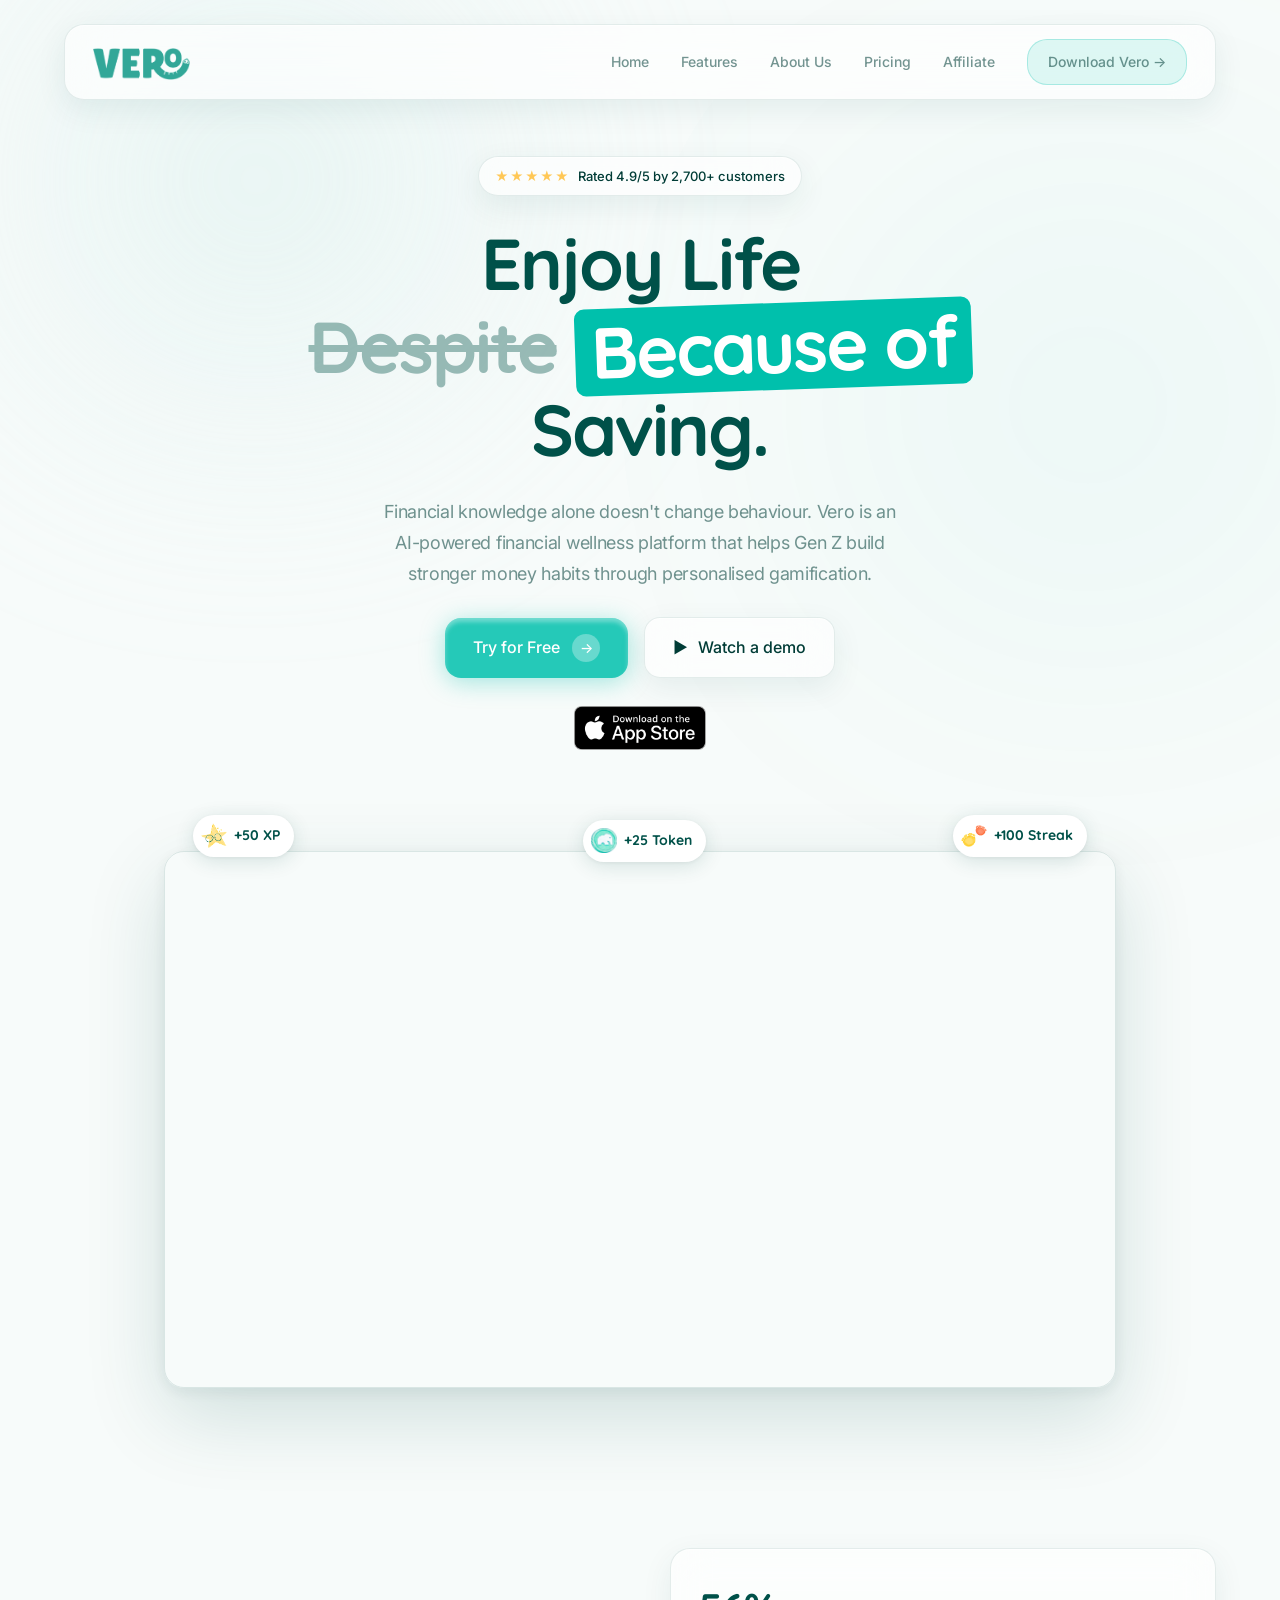
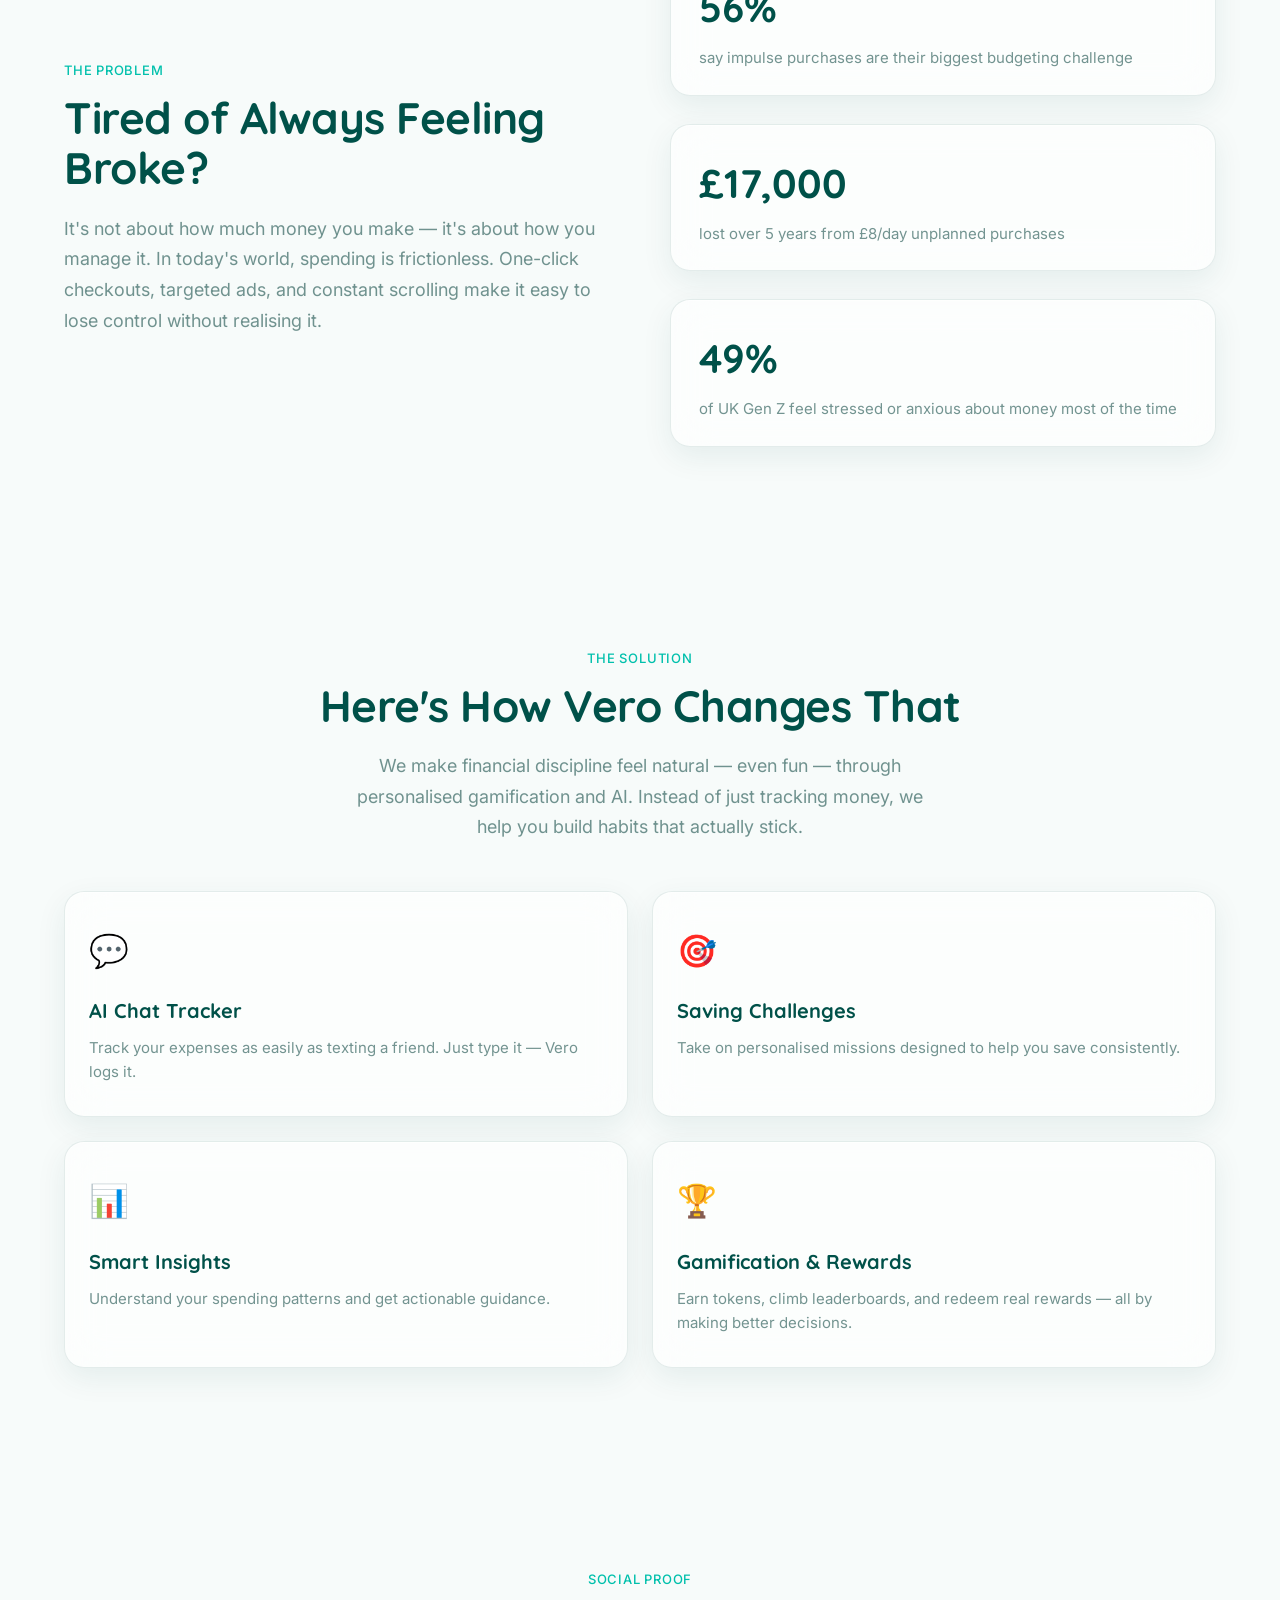
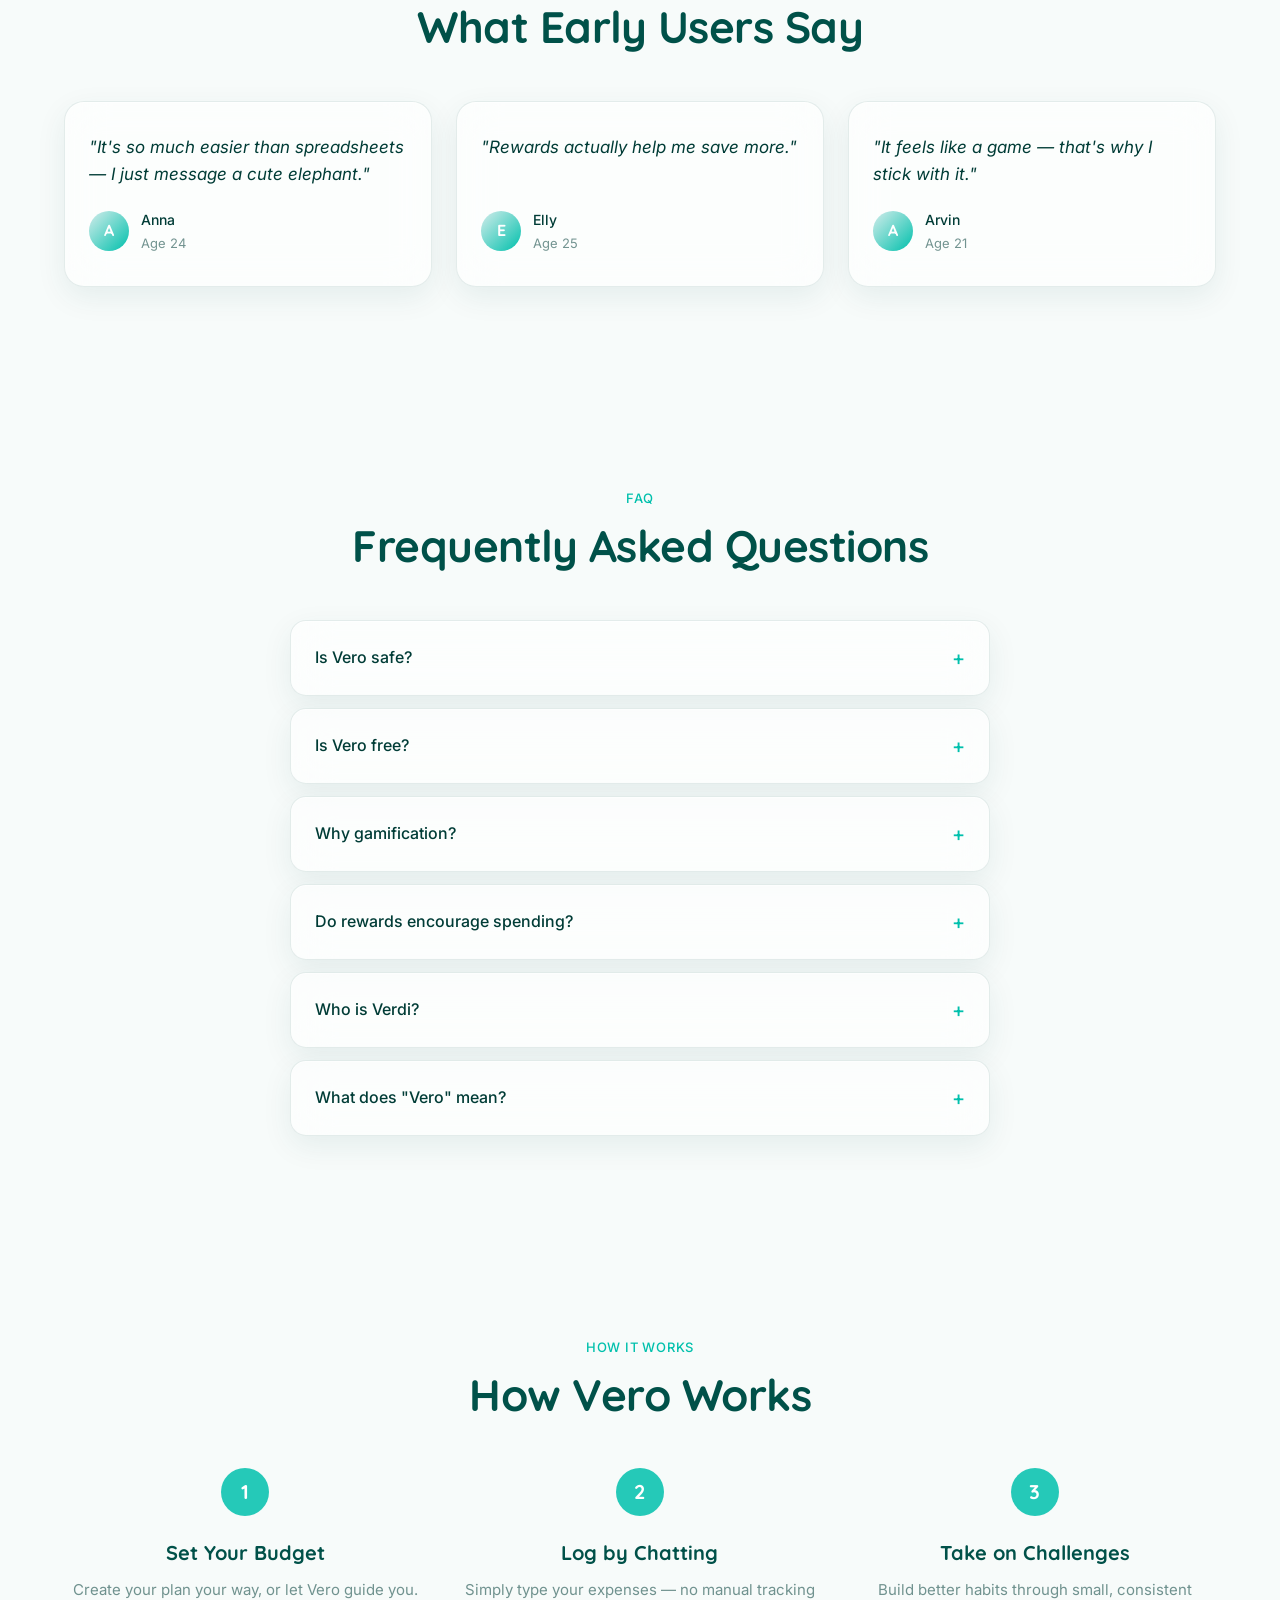
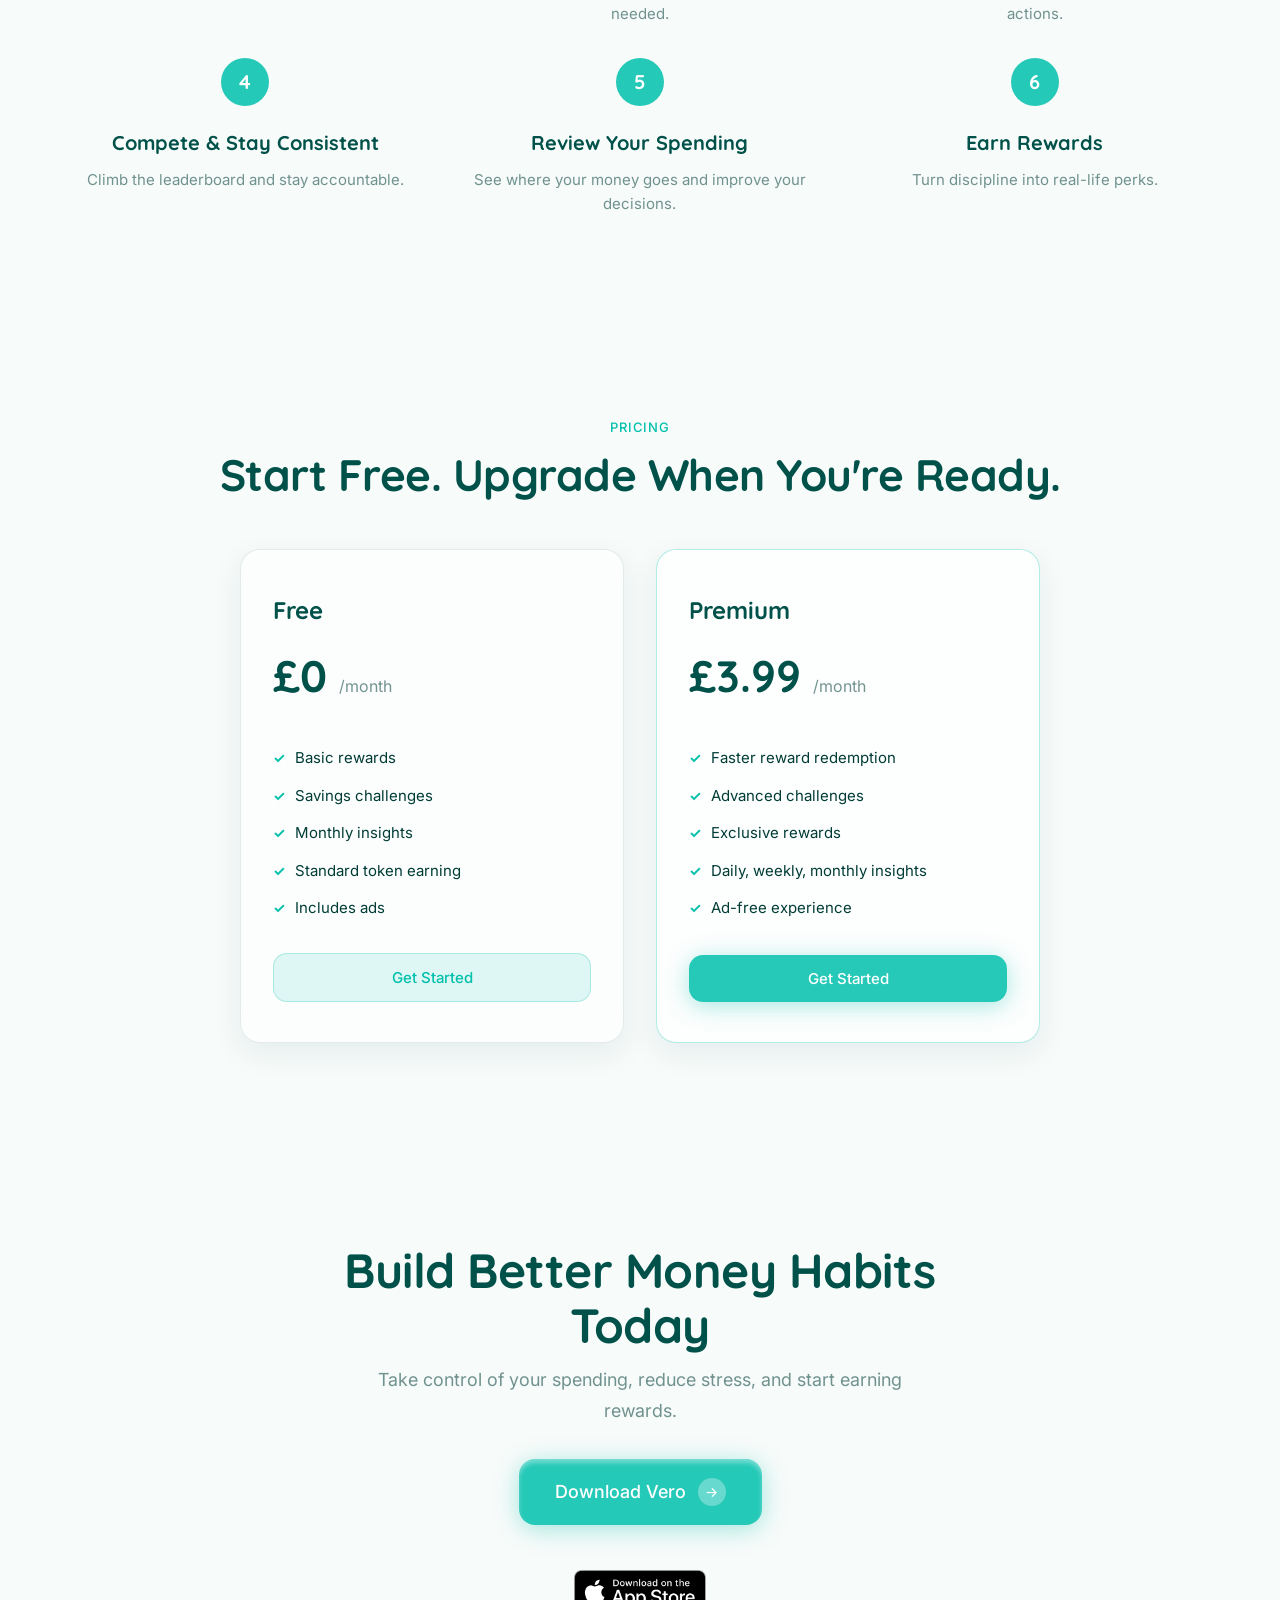
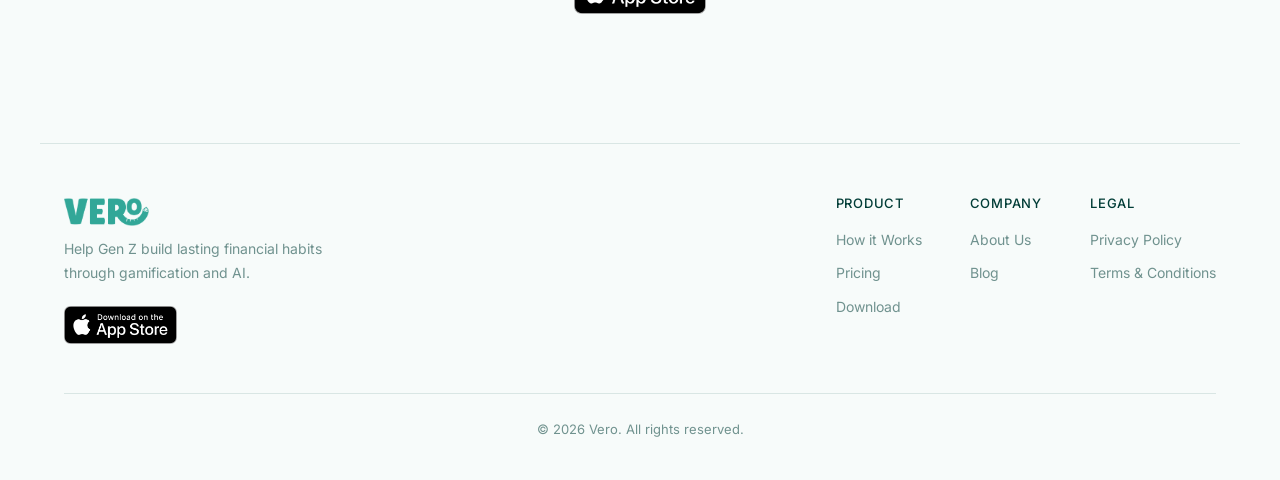
==== commit 28bdc4f7: "add affiliate page" ====
--- a/index.html
+++ b/index.html
@@ -31,6 +31,7 @@
           <li><a href="#features">Features</a></li>
           <li><a href="about-us.html">About Us</a></li>
           <li><a href="#pricing">Pricing</a></li>
+          <li><a href="affiliate.html">Affiliate</a></li>
           <li class="nav-cta-li"><a href="https://apps.apple.com/th/app/vero/id6759962937" class="nav-cta"
               target="_blank" rel="noopener noreferrer">Download Vero →</a></li>
         </ul>
@@ -56,9 +57,9 @@
 
         <!-- Hero Headline -->
         <h1 class="hero-headline">
-          Helping You Build<br>
-          <span class="headline-strikethrough">Boring</span>&nbsp;<span
-            class="headline-highlight">Better</span>&nbsp;Money Habits.
+          Enjoy Life<br>
+          <span class="headline-strikethrough">Despite</span>&nbsp;<span
+            class="headline-highlight">Because of</span>&nbsp;Saving.
         </h1>
 
         <!-- Subheadline -->
